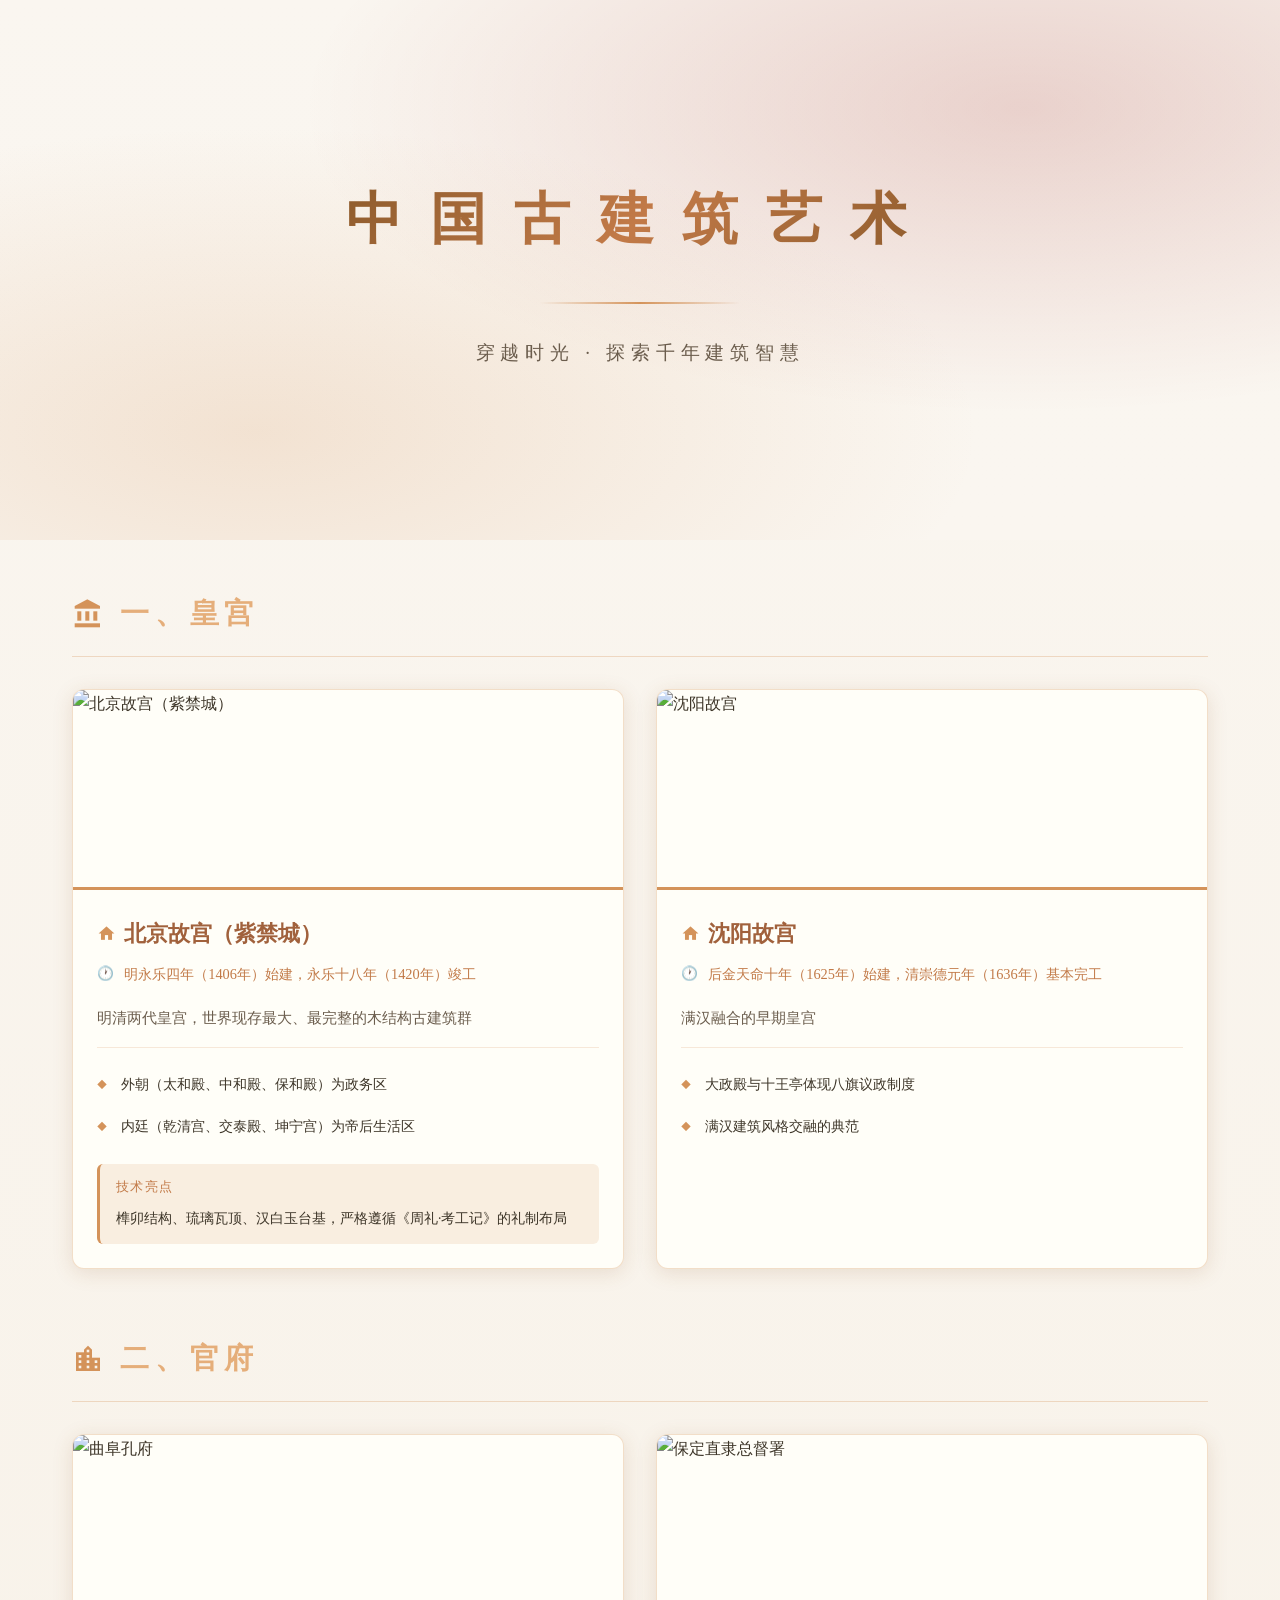
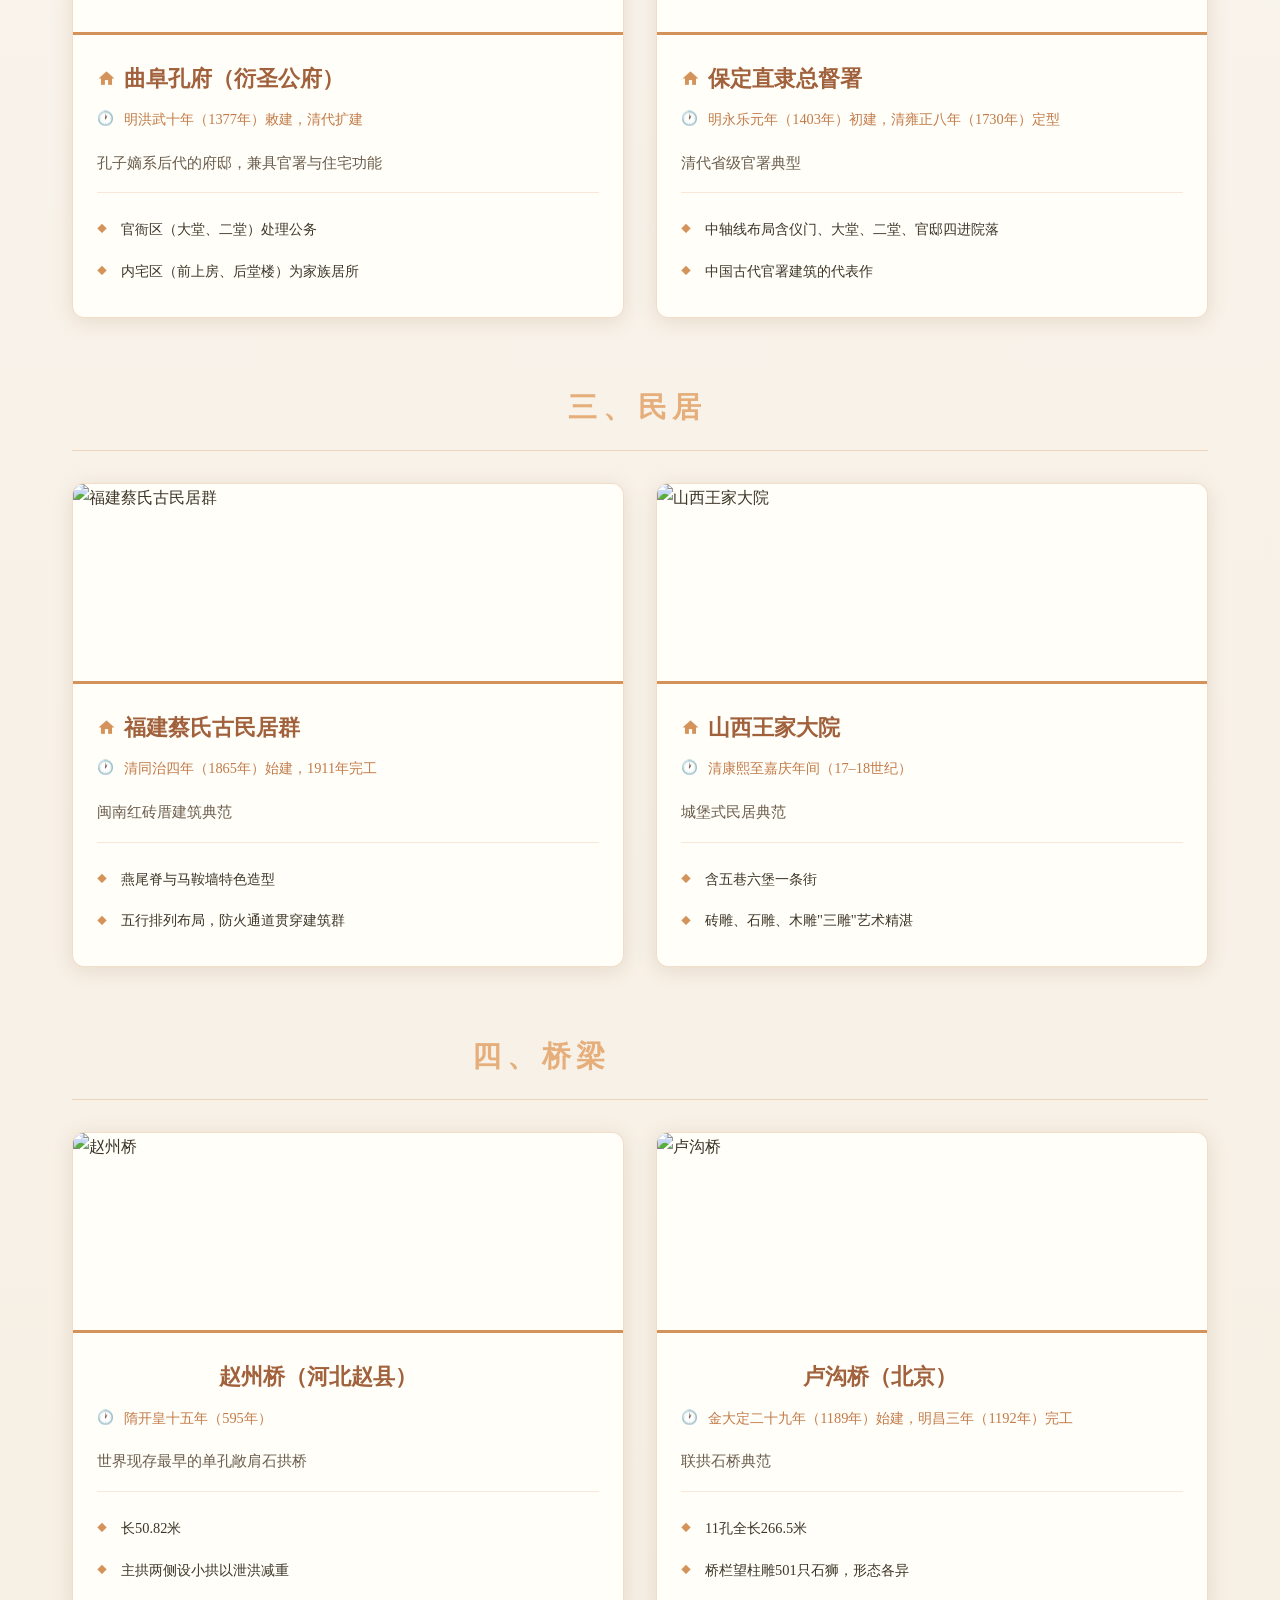
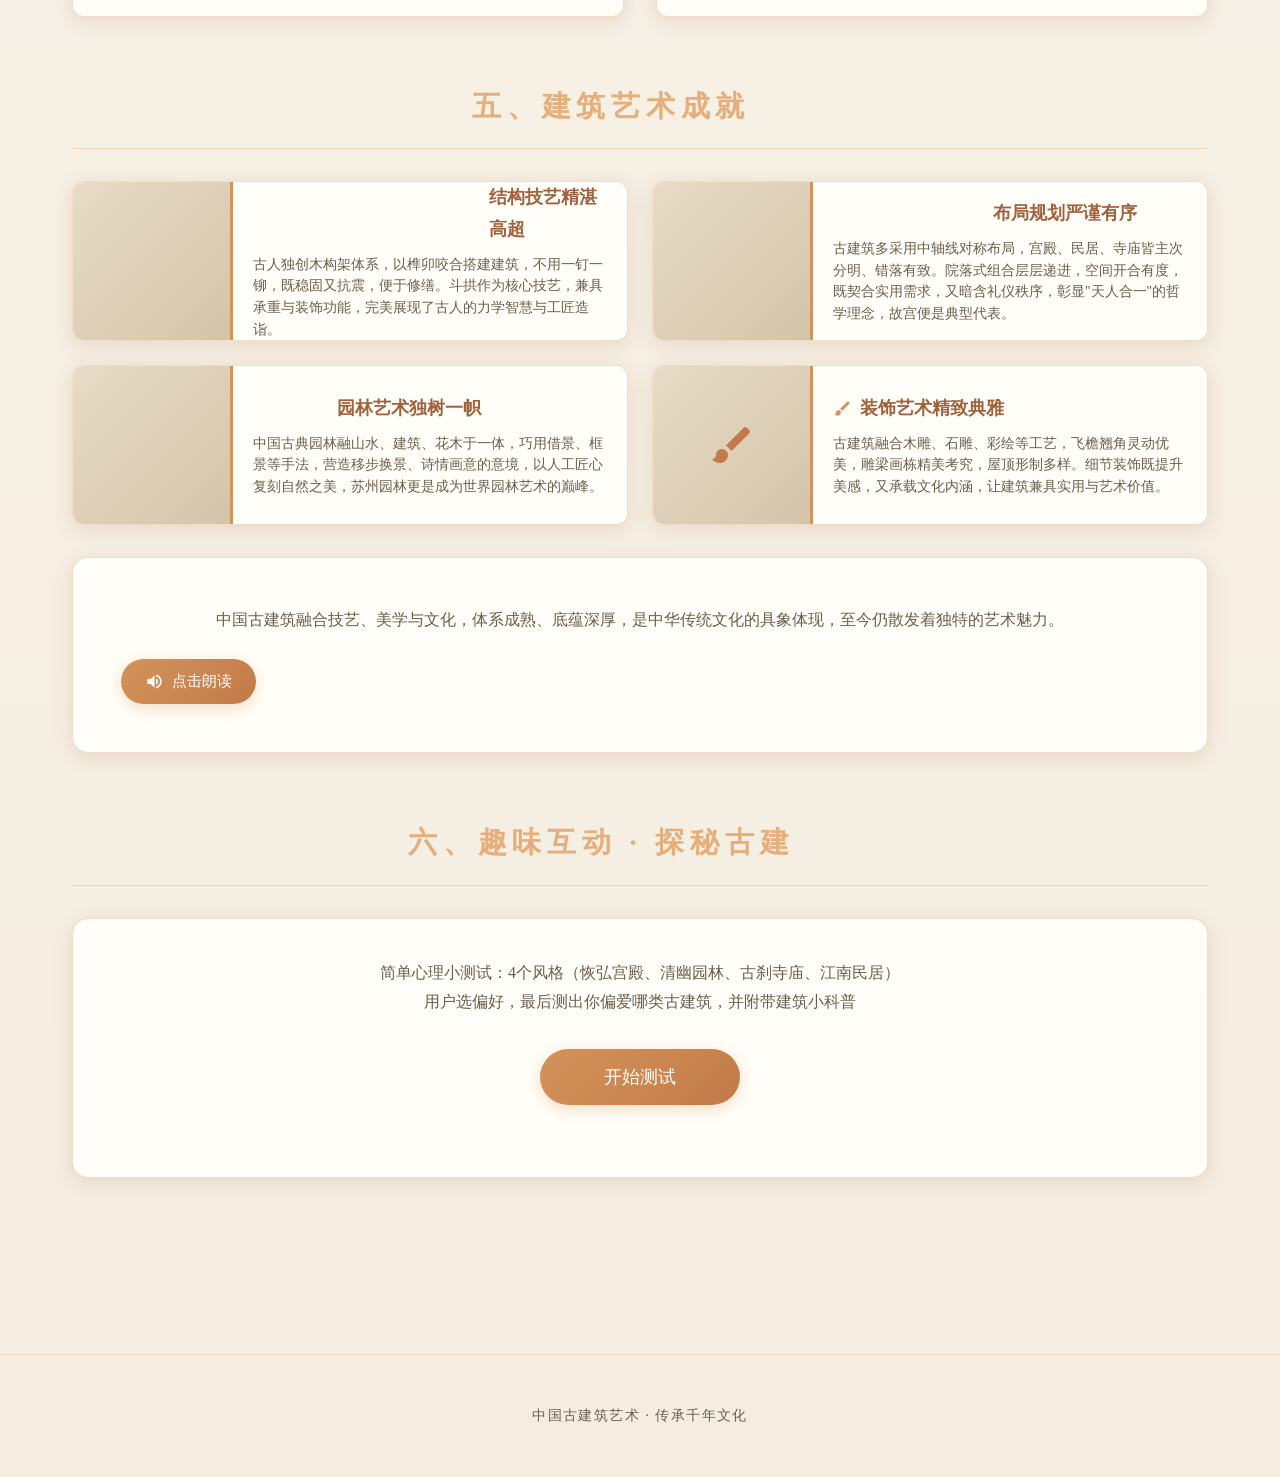
==== chengjiu.html @ e6d215aa "Add files via upload" ====
<!DOCTYPE html>
<html lang="zh-CN">
<head>
  <meta charset="UTF-8">
  <meta name="viewport" content="width=device-width, initial-scale=1.0">
  <title>中国古建筑艺术</title>
  <link href="https://fonts.googleapis.com/icon?family=Material+Icons" rel="stylesheet">
  <style>
    :root {
      --primary-50: #fdf8f3;
      --primary-100: #faefe3;
      --primary-200: #f5dfc7;
      --primary-300: #eec9a3;
      --primary-400: #e5ae7a;
      --primary-500: #d4935a;
      --primary-600: #c27a48;
      --primary-700: #a1613c;
      --primary-800: #854e35;
      --primary-900: #6b3f2e;
      --accent: #8b0000;
      --bg-light: #faf6f0;
      --bg-card: #fffef8;
      --text-primary: #3d3528;
      --text-secondary: #6b5d4d;
    }

    * {
      margin: 0;
      padding: 0;
      box-sizing: border-box;
    }

    body {
      font-family: "Noto Serif SC", "Songti SC", serif;
      background: linear-gradient(180deg, #faf6f0 0%, #f5ede0 100%);
      color: var(--text-primary);
      line-height: 1.8;
      min-height: 100vh;
    }

    /* Hero Section */
    .hero {
      position: relative;
      height: 60vh;
      min-height: 400px;
      display: flex;
      align-items: center;
      justify-content: center;
      overflow: hidden;
      background: linear-gradient(to bottom, rgba(250,246,240,0.8) 0%, #faf6f0 100%);
    }

    .hero::before {
      content: '';
      position: absolute;
      top: 0;
      left: 0;
      right: 0;
      bottom: 0;
      background:
        radial-gradient(ellipse at 20% 80%, rgba(212, 147, 90, 0.2) 0%, transparent 50%),
        radial-gradient(ellipse at 80% 20%, rgba(139, 0, 0, 0.15) 0%, transparent 50%);
    }

    .hero-content {
      text-align: center;
      z-index: 1;
      padding: 2rem;
    }

    .hero h1 {
      font-size: 3.5rem;
      font-weight: 700;
      letter-spacing: 0.5em;
      margin-bottom: 1rem;
      background: linear-gradient(135deg, #8b5a2b 0%, #c27a48 50%, #8b5a2b 100%);
      -webkit-background-clip: text;
      -webkit-text-fill-color: transparent;
      background-clip: text;
    }

    .hero p {
      font-size: 1.2rem;
      color: var(--text-secondary);
      letter-spacing: 0.3em;
    }

    .divider {
      width: 200px;
      height: 2px;
      background: linear-gradient(90deg, transparent, #d4935a, transparent);
      margin: 2rem auto;
    }

    /* Main Content */
    .container {
      max-width: 1200px;
      margin: 0 auto;
      padding: 3rem 2rem;
    }

    .section {
      margin-bottom: 4rem;
    }

    .section-header {
      display: flex;
      align-items: center;
      gap: 1rem;
      margin-bottom: 2rem;
      padding-bottom: 1rem;
      border-bottom: 1px solid rgba(212, 147, 90, 0.3);
    }

    .section-icon {
      font-size: 2rem;
      color: var(--primary-500);
    }

    .section-title {
      font-size: 1.8rem;
      font-weight: 600;
      color: var(--primary-400);
      letter-spacing: 0.2em;
    }

    /* Card Grid */
    .card-grid {
      display: grid;
      grid-template-columns: repeat(auto-fit, minmax(350px, 1fr));
      gap: 2rem;
    }

    /* 第五板块 - 固定两列 */
    .art成就-grid {
      display: grid;
      grid-template-columns: repeat(2, 1fr);
      gap: 1.5rem;
    }

    .art成就-grid .building-card {
      display: flex;
      flex-direction: row;
      height: 160px;
    }

    .art成就-grid .photo-area {
      width: 160px;
      height: 100%;
      flex-shrink: 0;
      border-bottom: none;
      border-right: 3px solid var(--primary-500);
    }

    .art成就-grid .card-content {
      flex: 1;
      padding: 1rem 1.25rem;
      display: flex;
      flex-direction: column;
      justify-content: center;
    }

    .art成就-grid .building-name {
      font-size: 1.1rem;
      margin-bottom: 0.5rem;
    }

    .art成就-grid .building-desc {
      font-size: 0.85rem;
      line-height: 1.6;
      margin-bottom: 0;
      padding-bottom: 0;
      border-bottom: none;
    }

    .building-card {
      background: var(--bg-card);
      border-radius: 12px;
      overflow: hidden;
      border: 1px solid rgba(212, 147, 90, 0.3);
      transition: all 0.4s ease;
      box-shadow: 0 4px 20px rgba(139, 90, 43, 0.15);
    }

    .building-card:hover {
      transform: translateY(-8px);
      border-color: rgba(212, 147, 90, 0.6);
      box-shadow: 0 12px 40px rgba(139, 90, 43, 0.25);
    }

    /* Photo Area */
    .photo-area {
      width: 100%;
      height: 200px;
      overflow: hidden;
      border-bottom: 3px solid var(--primary-500);
      position: relative;
    }

    .photo-area img {
      width: 100%;
      height: 100%;
      object-fit: cover;
      transition: transform 0.5s ease;
    }

    .building-card:hover .photo-area img {
      transform: scale(1.05);
    }

    /* Card Content */
    .card-content {
      padding: 1.5rem;
    }

    .building-name {
      font-size: 1.4rem;
      font-weight: 600;
      color: var(--primary-700);
      margin-bottom: 0.5rem;
      display: flex;
      align-items: center;
      gap: 0.5rem;
    }

    .building-name .material-icons {
      font-size: 1.2rem;
      color: var(--primary-500);
    }

    .building-time {
      font-size: 0.9rem;
      color: var(--primary-600);
      margin-bottom: 1rem;
      padding-left: 1.7rem;
      position: relative;
    }

    .building-time::before {
      content: '🕐';
      position: absolute;
      left: 0;
      font-size: 0.85rem;
    }

    .building-desc {
      font-size: 0.95rem;
      color: var(--text-secondary);
      margin-bottom: 1rem;
      padding-bottom: 1rem;
      border-bottom: 1px solid rgba(212, 147, 90, 0.2);
    }

    .feature-list {
      list-style: none;
    }

    .feature-list li {
      padding: 0.5rem 0;
      padding-left: 1.5rem;
      position: relative;
      font-size: 0.9rem;
      color: var(--text-primary);
    }

    .feature-list li::before {
      content: '◆';
      position: absolute;
      left: 0;
      color: var(--primary-500);
      font-size: 0.6rem;
      top: 0.7rem;
    }

    .tech-highlight {
      background: rgba(212, 147, 90, 0.15);
      padding: 0.75rem 1rem;
      border-radius: 6px;
      margin-top: 1rem;
      border-left: 3px solid var(--primary-500);
    }

    .tech-highlight-title {
      font-size: 0.8rem;
      color: var(--primary-600);
      text-transform: uppercase;
      letter-spacing: 0.1em;
      margin-bottom: 0.5rem;
    }

    .tech-highlight-content {
      font-size: 0.85rem;
      color: var(--text-primary);
    }

    /* Footer */
    .footer {
      text-align: center;
      padding: 3rem 2rem;
      border-top: 1px solid rgba(212, 147, 90, 0.2);
      margin-top: 4rem;
    }

    .footer-text {
      color: #6b5d4d;
      font-size: 0.9rem;
      letter-spacing: 0.1em;
    }

    /* Animations */
    @keyframes fadeInUp {
      from {
        opacity: 0;
        transform: translateY(30px);
      }
      to {
        opacity: 1;
        transform: translateY(0);
      }
    }

    .building-card {
      animation: fadeInUp 0.6s ease forwards;
      opacity: 0;
    }

    .building-card:nth-child(1) { animation-delay: 0.1s; }
    .building-card:nth-child(2) { animation-delay: 0.2s; }
    .building-card:nth-child(3) { animation-delay: 0.3s; }
    .building-card:nth-child(4) { animation-delay: 0.4s; }

    /* Responsive */
    @media (max-width: 768px) {
      .hero h1 {
        font-size: 2rem;
        letter-spacing: 0.3em;
      }

      .card-grid {
        grid-template-columns: 1fr;
      }

      .section-title {
        font-size: 1.4rem;
      }

      /* 第五板块响应式 - 移动端单列 */
      .art成就-grid {
        grid-template-columns: 1fr;
      }

      .art成就-grid .building-card {
        flex-direction: column;
        height: auto;
      }

      .art成就-grid .photo-area {
        width: 100%;
        height: 120px;
        border-right: none;
        border-bottom: 3px solid var(--primary-500);
      }
    }

    /* 第六板块 - 趣味互动测试 */
    .quiz-section {
      background: var(--bg-card);
      border-radius: 16px;
      padding: 2.5rem;
      box-shadow: 0 4px 20px rgba(139, 90, 43, 0.15);
      border: 1px solid rgba(212, 147, 90, 0.3);
    }

    .quiz-intro {
      text-align: center;
      margin-bottom: 2rem;
    }

    .quiz-intro p {
      color: var(--text-secondary);
      font-size: 1rem;
    }

    .quiz-progress {
      display: flex;
      align-items: center;
      gap: 1rem;
      margin-bottom: 2rem;
    }

    .progress-bar {
      flex: 1;
      height: 8px;
      background: rgba(212, 147, 90, 0.2);
      border-radius: 4px;
      overflow: hidden;
    }

    .progress-fill {
      height: 100%;
      background: linear-gradient(90deg, var(--primary-500), var(--primary-600));
      border-radius: 4px;
      transition: width 0.3s ease;
    }

    .progress-text {
      font-size: 0.9rem;
      color: var(--primary-600);
      white-space: nowrap;
    }

    .quiz-question {
      margin-bottom: 2rem;
    }

    .question-title {
      font-size: 1.3rem;
      font-weight: 600;
      color: var(--text-primary);
      margin-bottom: 1.5rem;
      text-align: center;
    }

    .quiz-options {
      display: grid;
      grid-template-columns: repeat(2, 1fr);
      gap: 1rem;
    }

    .quiz-option {
      background: #fffef8;
      border: 2px solid rgba(212, 147, 90, 0.3);
      border-radius: 12px;
      padding: 1.25rem;
      cursor: pointer;
      transition: all 0.3s ease;
      text-align: center;
    }

    .quiz-option:hover {
      border-color: var(--primary-500);
      background: rgba(212, 147, 90, 0.1);
      transform: translateY(-2px);
    }

    .quiz-option.selected {
      border-color: var(--primary-600);
      background: rgba(212, 147, 90, 0.15);
    }

    .quiz-option .option-label {
      display: inline-block;
      width: 32px;
      height: 32px;
      line-height: 32px;
      text-align: center;
      background: var(--primary-500);
      color: white;
      border-radius: 50%;
      font-weight: 600;
      margin-bottom: 0.5rem;
    }

    .quiz-option .option-text {
      font-size: 0.95rem;
      color: var(--text-primary);
      line-height: 1.5;
    }

    /* 结果页面 */
    .quiz-result {
      text-align: center;
      padding: 1rem 0;
    }

    .result-icon {
      font-size: 5rem;
      margin-bottom: 1rem;
    }

    .result-title {
      font-size: 1.8rem;
      font-weight: 700;
      color: var(--primary-700);
      margin-bottom: 0.5rem;
    }

    .result-trait {
      font-size: 1.1rem;
      color: var(--primary-600);
      margin-bottom: 1.5rem;
    }

    .result-desc {
      background: rgba(212, 147, 90, 0.1);
      border-radius: 12px;
      padding: 1.5rem;
      margin-bottom: 2rem;
      text-align: left;
    }

    .result-desc p {
      color: var(--text-primary);
      line-height: 1.8;
    }

    .quiz-nav {
      display: flex;
      justify-content: center;
      gap: 1rem;
    }

    .quiz-btn {
      background: linear-gradient(135deg, var(--primary-500) 0%, var(--primary-600) 100%);
      color: white;
      border: none;
      padding: 0.75rem 2rem;
      border-radius: 30px;
      font-size: 1rem;
      cursor: pointer;
      transition: all 0.3s ease;
      box-shadow: 0 4px 15px rgba(212, 147, 90, 0.3);
    }

    .quiz-btn:hover {
      transform: translateY(-2px);
      box-shadow: 0 6px 20px rgba(212, 147, 90, 0.4);
    }

    .quiz-btn.secondary {
      background: transparent;
      border: 2px solid var(--primary-500);
      color: var(--primary-600);
    }

    .quiz-btn.secondary:hover {
      background: rgba(212, 147, 90, 0.1);
    }

    .quiz-start-btn {
      display: block;
      width: 200px;
      margin: 2rem auto 0;
      background: linear-gradient(135deg, var(--primary-500) 0%, var(--primary-600) 100%);
      color: white;
      border: none;
      padding: 1rem 2rem;
      border-radius: 30px;
      font-size: 1.1rem;
      cursor: pointer;
      transition: all 0.3s ease;
      box-shadow: 0 4px 15px rgba(212, 147, 90, 0.3);
    }

    .quiz-start-btn:hover {
      transform: translateY(-2px);
      box-shadow: 0 6px 20px rgba(212, 147, 90, 0.4);
    }

    /* 响应式 */
    @media (max-width: 768px) {
      .quiz-options {
        grid-template-columns: 1fr;
      }
    }

    /* 第五板块 - 文章阅读 */
    .article-section {
      background: var(--bg-card);
      border-radius: 16px;
      padding: 3rem;
      box-shadow: 0 4px 20px rgba(139, 90, 43, 0.15);
      border: 1px solid rgba(212, 147, 90, 0.3);
    }

    .article-content {
      font-size: 1.05rem;
      line-height: 2;
      color: var(--text-primary);
      text-align: justify;
    }

    .article-content p {
      margin-bottom: 1.5rem;
      text-indent: 2em;
    }

    .article-content strong {
      color: var(--primary-700);
      font-weight: 600;
    }

    .article-section .section-header {
      margin-bottom: 2rem;
    }

    /* 语音播放按钮 */
    .audio-btn {
      display: inline-flex;
      align-items: center;
      gap: 0.5rem;
      background: linear-gradient(135deg, var(--primary-500) 0%, var(--primary-600) 100%);
      color: white;
      border: none;
      padding: 0.75rem 1.5rem;
      border-radius: 30px;
      font-size: 0.95rem;
      cursor: pointer;
      transition: all 0.3s ease;
      margin-top: 1.5rem;
      box-shadow: 0 4px 15px rgba(212, 147, 90, 0.3);
    }

    .audio-btn:hover {
      transform: translateY(-2px);
      box-shadow: 0 6px 20px rgba(212, 147, 90, 0.4);
    }

    .audio-btn:active {
      transform: translateY(0);
    }

    .audio-btn .material-icons {
      font-size: 1.2rem;
    }

    .audio-btn.playing {
      background: linear-gradient(135deg, var(--primary-600) 0%, var(--primary-700) 100%);
    }

    .audio-btn.playing .material-icons {
      animation: pulse 1s infinite;
    }

    @keyframes pulse {
      0%, 100% { opacity: 1; }
      50% { opacity: 0.5; }
    }

    /* 文章内的标题样式 */
    .article-topic {
      font-weight: 600;
      color: var(--primary-700);
      display: block;
      margin-bottom: 0.5rem;
      font-size: 1.1rem;
    }
  </style>
</head>
<body>
  <!-- Hero Section -->
  <header class="hero">
    <div class="hero-content">
      <h1>中国古建筑艺术</h1>
      <div class="divider"></div>
      <p>穿越时光 · 探索千年建筑智慧</p>
    </div>
  </header>

  <!-- Main Content -->
  <main class="container">

    <!-- 皇宫 -->
    <section class="section">
      <div class="section-header">
        <span class="material-icons section-icon">account_balance</span>
        <h2 class="section-title">一、皇宫</h2>
      </div>

      <div class="card-grid">
        <!-- 北京故宫 -->
        <article class="building-card">
          <div class="photo-area">
            <img src="北京故宫.jpg" alt="北京故宫（紫禁城）">
          </div>
          <div class="card-content">
            <h3 class="building-name">
              <span class="material-icons">home</span>
              北京故宫（紫禁城）
            </h3>
            <p class="building-time">明永乐四年（1406年）始建，永乐十八年（1420年）竣工</p>
            <p class="building-desc">明清两代皇宫，世界现存最大、最完整的木结构古建筑群</p>
            <ul class="feature-list">
              <li>外朝（太和殿、中和殿、保和殿）为政务区</li>
              <li>内廷（乾清宫、交泰殿、坤宁宫）为帝后生活区</li>
            </ul>
            <div class="tech-highlight">
              <div class="tech-highlight-title">技术亮点</div>
              <div class="tech-highlight-content">榫卯结构、琉璃瓦顶、汉白玉台基，严格遵循《周礼·考工记》的礼制布局</div>
            </div>
          </div>
        </article>

        <!-- 沈阳故宫 -->
        <article class="building-card">
          <div class="photo-area">
            <img src="沈阳故宫.jpg" alt="沈阳故宫">
          </div>
          <div class="card-content">
            <h3 class="building-name">
              <span class="material-icons">home</span>
              沈阳故宫
            </h3>
            <p class="building-time">后金天命十年（1625年）始建，清崇德元年（1636年）基本完工</p>
            <p class="building-desc">满汉融合的早期皇宫</p>
            <ul class="feature-list">
              <li>大政殿与十王亭体现八旗议政制度</li>
              <li>满汉建筑风格交融的典范</li>
            </ul>
          </div>
        </article>
      </div>
    </section>

    <!-- 官府 -->
    <section class="section">
      <div class="section-header">
        <span class="material-icons section-icon">location_city</span>
        <h2 class="section-title">二、官府</h2>
      </div>

      <div class="card-grid">
        <!-- 曲阜孔府 -->
        <article class="building-card">
          <div class="photo-area">
            <img src="曲阜孔府.jpg" alt="曲阜孔府">
          </div>
          <div class="card-content">
            <h3 class="building-name">
              <span class="material-icons">home</span>
              曲阜孔府（衍圣公府）
            </h3>
            <p class="building-time">明洪武十年（1377年）敕建，清代扩建</p>
            <p class="building-desc">孔子嫡系后代的府邸，兼具官署与住宅功能</p>
            <ul class="feature-list">
              <li>官衙区（大堂、二堂）处理公务</li>
              <li>内宅区（前上房、后堂楼）为家族居所</li>
            </ul>
          </div>
        </article>

        <!-- 保定直隶总督署 -->
        <article class="building-card">
          <div class="photo-area">
            <img src="保定直隶总督署.jpg" alt="保定直隶总督署">
          </div>
          <div class="card-content">
            <h3 class="building-name">
              <span class="material-icons">home</span>
              保定直隶总督署
            </h3>
            <p class="building-time">明永乐元年（1403年）初建，清雍正八年（1730年）定型</p>
            <p class="building-desc">清代省级官署典型</p>
            <ul class="feature-list">
              <li>中轴线布局含仪门、大堂、二堂、官邸四进院落</li>
              <li>中国古代官署建筑的代表作</li>
            </ul>
          </div>
        </article>
      </div>
    </section>

    <!-- 民居 -->
    <section class="section">
      <div class="section-header">
        <span class="material-icons section-icon">holiday_village</span>
        <h2 class="section-title">三、民居</h2>
      </div>

      <div class="card-grid">
        <!-- 福建蔡氏古民居群 -->
        <article class="building-card">
          <div class="photo-area">
            <img src="福建蔡氏古民居群.jpg" alt="福建蔡氏古民居群">
          </div>
          <div class="card-content">
            <h3 class="building-name">
              <span class="material-icons">home</span>
              福建蔡氏古民居群
            </h3>
            <p class="building-time">清同治四年（1865年）始建，1911年完工</p>
            <p class="building-desc">闽南红砖厝建筑典范</p>
            <ul class="feature-list">
              <li>燕尾脊与马鞍墙特色造型</li>
              <li>五行排列布局，防火通道贯穿建筑群</li>
            </ul>
          </div>
        </article>

        <!-- 山西王家大院 -->
        <article class="building-card">
          <div class="photo-area">
            <img src="山西王家大院.jpg" alt="山西王家大院">
          </div>
          <div class="card-content">
            <h3 class="building-name">
              <span class="material-icons">home</span>
              山西王家大院
            </h3>
            <p class="building-time">清康熙至嘉庆年间（17–18世纪）</p>
            <p class="building-desc">城堡式民居典范</p>
            <ul class="feature-list">
              <li>含五巷六堡一条街</li>
              <li>砖雕、石雕、木雕"三雕"艺术精湛</li>
            </ul>
          </div>
        </article>
      </div>
    </section>

    <!-- 桥梁 -->
    <section class="section">
      <div class="section-header">
        <span class="material-icons section-icon">architecture</span>
        <h2 class="section-title">四、桥梁</h2>
      </div>

      <div class="card-grid">
        <!-- 赵州桥 -->
        <article class="building-card">
          <div class="photo-area">
            <img src="赵州桥.jpg" alt="赵州桥">
          </div>
          <div class="card-content">
            <h3 class="building-name">
              <span class="material-icons">bridge</span>
              赵州桥（河北赵县）
            </h3>
            <p class="building-time">隋开皇十五年（595年）</p>
            <p class="building-desc">世界现存最早的单孔敞肩石拱桥</p>
            <ul class="feature-list">
              <li>长50.82米</li>
              <li>主拱两侧设小拱以泄洪减重</li>
            </ul>
          </div>
        </article>

        <!-- 卢沟桥 -->
        <article class="building-card">
          <div class="photo-area">
            <img src="卢沟桥.jpg" alt="卢沟桥">
          </div>
          <div class="card-content">
            <h3 class="building-name">
              <span class="material-icons">bridge</span>
              卢沟桥（北京）
            </h3>
            <p class="building-time">金大定二十九年（1189年）始建，明昌三年（1192年）完工</p>
            <p class="building-desc">联拱石桥典范</p>
            <ul class="feature-list">
              <li>11孔全长266.5米</li>
              <li>桥栏望柱雕501只石狮，形态各异</li>
            </ul>
          </div>
        </article>
      </div>
    </section>

    <!-- 五、建筑艺术成就 -->
    <section class="section">
      <div class="section-header">
        <span class="material-icons section-icon">auto_stories</span>
        <h2 class="section-title">五、建筑艺术成就</h2>
      </div>

      <div class="art成就-grid">
        <!-- 结构技艺 -->
        <article class="building-card">
          <div class="photo-area" style="background: linear-gradient(135deg, #e8dcc8 0%, #d4c4a8 100%); display: flex; align-items: center; justify-content: center;">
            <span class="material-icons" style="font-size: 3rem; color: var(--primary-600);">construction</span>
          </div>
          <div class="card-content">
            <h3 class="building-name">
              <span class="material-icons">construction</span>
              结构技艺精湛高超
            </h3>
            <p class="building-desc">古人独创木构架体系，以榫卯咬合搭建建筑，不用一钉一铆，既稳固又抗震，便于修缮。斗拱作为核心技艺，兼具承重与装饰功能，完美展现了古人的力学智慧与工匠造诣。</p>
          </div>
        </article>

        <!-- 布局规划 -->
        <article class="building-card">
          <div class="photo-area" style="background: linear-gradient(135deg, #e8dcc8 0%, #d4c4a8 100%); display: flex; align-items: center; justify-content: center;">
            <span class="material-icons" style="font-size: 3rem; color: var(--primary-600);">grid_4x4</span>
          </div>
          <div class="card-content">
            <h3 class="building-name">
              <span class="material-icons">grid_4x4</span>
              布局规划严谨有序
            </h3>
            <p class="building-desc">古建筑多采用中轴线对称布局，宫殿、民居、寺庙皆主次分明、错落有致。院落式组合层层递进，空间开合有度，既契合实用需求，又暗含礼仪秩序，彰显"天人合一"的哲学理念，故宫便是典型代表。</p>
          </div>
        </article>

        <!-- 园林艺术 -->
        <article class="building-card">
          <div class="photo-area" style="background: linear-gradient(135deg, #e8dcc8 0%, #d4c4a8 100%); display: flex; align-items: center; justify-content: center;">
            <span class="material-icons" style="font-size: 3rem; color: var(--primary-600);">park</span>
          </div>
          <div class="card-content">
            <h3 class="building-name">
              <span class="material-icons">park</span>
              园林艺术独树一帜
            </h3>
            <p class="building-desc">中国古典园林融山水、建筑、花木于一体，巧用借景、框景等手法，营造移步换景、诗情画意的意境，以人工匠心复刻自然之美，苏州园林更是成为世界园林艺术的巅峰。</p>
          </div>
        </article>

        <!-- 装饰艺术 -->
        <article class="building-card">
          <div class="photo-area" style="background: linear-gradient(135deg, #e8dcc8 0%, #d4c4a8 100%); display: flex; align-items: center; justify-content: center;">
            <span class="material-icons" style="font-size: 3rem; color: var(--primary-600);">brush</span>
          </div>
          <div class="card-content">
            <h3 class="building-name">
              <span class="material-icons">brush</span>
              装饰艺术精致典雅
            </h3>
            <p class="building-desc">古建筑融合木雕、石雕、彩绘等工艺，飞檐翘角灵动优美，雕梁画栋精美考究，屋顶形制多样。细节装饰既提升美感，又承载文化内涵，让建筑兼具实用与艺术价值。</p>
          </div>
        </article>
      </div>

      <div class="article-section" style="margin-top: 2rem;">
        <p style="text-align: center; color: var(--text-secondary);">中国古建筑融合技艺、美学与文化，体系成熟、底蕴深厚，是中华传统文化的具象体现，至今仍散发着独特的艺术魅力。</p>
        <button class="audio-btn" onclick="toggleAudio()">
          <span class="material-icons">volume_up</span>
          <span id="audio-btn-text">点击朗读</span>
        </button>
      </div>
    </section>

    <!-- 六、趣味互动 -->
    <section class="section">
      <div class="section-header">
        <span class="material-icons section-icon">psychology</span>
        <h2 class="section-title">六、趣味互动 · 探秘古建</h2>
      </div>

      <div class="quiz-section">
        <!-- 开始页面 -->
        <div class="quiz-intro" id="quiz-intro">
          <p>简单心理小测试：4个风格（恢弘宫殿、清幽园林、古刹寺庙、江南民居）</p>
          <p>用户选偏好，最后测出你偏爱哪类古建筑，并附带建筑小科普</p>
          <button class="quiz-start-btn" onclick="startQuiz()">开始测试</button>
        </div>

        <!-- 测试题目 -->
        <div id="quiz-container" style="display: none;">
          <div class="quiz-progress">
            <div class="progress-bar">
              <div class="progress-fill" id="progress-fill" style="width: 12.5%;"></div>
            </div>
            <span class="progress-text" id="progress-text">1/8</span>
          </div>

          <div class="quiz-question">
            <h3 class="question-title" id="question-title">题1：空间偏好</h3>
            <p style="text-align: center; margin-bottom: 1.5rem; color: var(--text-secondary);" id="question-desc">周末去郊游，你更倾向于选择哪里？</p>
            <div class="quiz-options" id="quiz-options">
              <!-- 选项由JS动态生成 -->
            </div>
          </div>
        </div>

        <!-- 测试结果 -->
        <div class="quiz-result" id="quiz-result" style="display: none;">
          <div class="result-icon" id="result-icon"></div>
          <h3 class="result-title" id="result-title"></h3>
          <p class="result-trait" id="result-trait"></p>
          <div class="result-desc" id="result-desc"></div>
          <div class="quiz-nav">
            <button class="quiz-btn secondary" onclick="restartQuiz()">重新测试</button>
          </div>
        </div>
      </div>
    </section>

  </main>

  <!-- Footer -->
  <footer class="footer">
    <p class="footer-text">中国古建筑艺术 · 传承千年文化</p>
  </footer>

  <script>
    let isPlaying = false;
    let utterance = null;

    function toggleAudio() {
      const btn = document.querySelector('.audio-btn');
      const btnText = document.getElementById('audio-btn-text');

      if (isPlaying) {
        // 停止播放
        window.speechSynthesis.cancel();
        isPlaying = false;
        btn.classList.remove('playing');
        btnText.textContent = '点击朗读';
        return;
      }

      // 获取文章内容
      const articleText = `中国古代建筑艺术的辉煌成就。结构技艺精湛高超。古人独创木构架体系，以榫卯咬合搭建建筑，不用一钉一铆，既稳固又抗震，便于修缮。斗拱作为核心技艺，兼具承重与装饰功能，完美展现了古人的力学智慧与工匠造诣。布局规划严谨有序。古建筑多采用中轴线对称布局，宫殿、民居、寺庙皆主次分明、错落有致。院落式组合层层递进，空间开合有度，既契合实用需求，又暗含礼仪秩序，彰显天人合一的哲学理念，故宫便是典型代表。园林艺术独树一帜。中国古典园林融山水、建筑、花木于一体，巧用借景、框景等手法，营造移步换景、诗情画意的意境，以人工匠心复刻自然之美，苏州园林更是成为世界园林艺术的巅峰。装饰艺术精致典雅。古建筑融合木雕、石雕、彩绘等工艺，飞檐翘角灵动优美，雕梁画栋精美考究，屋顶形制多样。细节装饰既提升美感，又承载文化内涵，让建筑兼具实用与艺术价值。中国古建筑融合技艺、美学与文化，体系成熟、底蕴深厚，是中华传统文化的具象体现，至今仍散发着独特的艺术魅力。`;

      // 创建语音合成对象
      utterance = new SpeechSynthesisUtterance(articleText);
      utterance.lang = 'zh-CN';
      utterance.rate = 0.9; // 语速稍慢
      utterance.pitch = 1;

      // 查找中文语音
      const voices = window.speechSynthesis.getVoices();
      const chineseVoice = voices.find(voice => voice.lang.includes('zh'));
      if (chineseVoice) {
        utterance.voice = chineseVoice;
      }

      // 播放结束回调
      utterance.onend = function() {
        isPlaying = false;
        btn.classList.remove('playing');
        btnText.textContent = '点击朗读';
      };

      // 开始播放
      window.speechSynthesis.speak(utterance);
      isPlaying = true;
      btn.classList.add('playing');
      btnText.textContent = '停止朗读';
    }
  </script>

  <script>
    // 测试题库
    const quizQuestions = [
      {
        title: "题1：空间偏好",
        desc: "周末去郊游，你更倾向于选择哪里？",
        options: [
          { label: "A", text: "去一座气势恢宏的帝王宫殿或城楼，感受宏大秩序。" },
          { label: "B", text: "去一片私家园林，在亭台水榭间品茶，看小桥流水。" },
          { label: "C", text: "去深山古寺，听晨钟暮鼓，寻找一份内心宁静。" },
          { label: "D", text: "去烟雨江南的古镇，走在青石板路上，体验慢生活。" }
        ]
      },
      {
        title: "题2：色彩审美",
        desc: "如果给你的居住环境定调，你更喜欢？",
        options: [
          { label: "A", text: "红墙黄瓦，金碧辉煌，色彩浓烈鲜明。" },
          { label: "B", text: "粉墙黛瓦，山水写意，讲究留白和意境。" },
          { label: "C", text: "红墙木柱，古朴厚重，带有浓郁的宗教神秘感。" },
          { label: "D", text: "黑白灰为主，清新雅致，线条简洁流畅。" }
        ]
      },
      {
        title: "题3：生活场景",
        desc: "你理想中的一天，午后时光是怎样的？",
        options: [
          { label: "A", text: "站在高台上远眺，想象千军万马过江山，心胸开阔。" },
          { label: "B", text: "倚在回廊栏杆边，看锦鲤游动，逗鸟，享受闲适。" },
          { label: "C", text: "寺庙里听僧人诵经，在佛像前虔诚祈祷，祈福。" },
          { label: "D", text: "坐在窗边，听着雨声，读一本线装书，温婉安静。" }
        ]
      },
      {
        title: "题4：建筑细节",
        desc: "你对建筑的哪个部分最印象深刻？",
        options: [
          { label: "A", text: "巨大的斗拱群和层层上扬的飞檐，极具装饰性。" },
          { label: "B", text: "曲折的回廊、花窗、假山和各种借景手法。" },
          { label: "C", text: "庄严肃穆的大佛殿和巨大的佛像雕刻。" },
          { label: "D", text: "白墙与黑瓦的天际线，以及马头墙（风火墙）的独特造型。" }
        ]
      },
      {
        title: "题5：社交氛围",
        desc: "朋友来你的城市玩，你会带他去哪？",
        options: [
          { label: "A", text: "打卡城市地标性的皇宫或都城遗址。" },
          { label: "B", text: "找一家园林式的茶馆或餐厅，边赏景边聊天。" },
          { label: "C", text: "带他去当地最有名的寺庙祈福，求个平安符。" },
          { label: "D", text: "带他逛老街、吃地道小吃，感受市井烟火气。" }
        ]
      },
      {
        title: "题6：性格匹配",
        desc: "哪种性格特质最像你？",
        options: [
          { label: "A", text: "霸气、有领导力、注重秩序与规范。" },
          { label: "B", text: "内敛、细腻、懂得享受生活之美。" },
          { label: "C", text: "沉稳、佛系、向往精神世界的纯净。" },
          { label: "D", text: "温柔、随和、喜欢简单自然的生活。" }
        ]
      },
      {
        title: "题7：材质偏好",
        desc: "在建筑材料上，你更欣赏？",
        options: [
          { label: "A", text: "高大的木材与厚重的石材，彰显力量感。" },
          { label: "B", text: "精致的砖石与精巧的木结构，追求巧思。" },
          { label: "C", text: "庄严的佛像与壁画，体现信仰的力量。" },
          { label: "D", text: "朴素的砖瓦与石材，回归自然质朴。" }
        ]
      },
      {
        title: "题8：旅行目的地",
        desc: "假设时间和金钱不限，哪座建筑是你最想去打卡的？",
        options: [
          { label: "A", text: "北京故宫（紫禁城）" },
          { label: "B", text: "苏州园林（拙政园/狮子林）" },
          { label: "C", text: "五台山佛光寺/悬空寺" },
          { label: "D", text: "安徽宏村/西递（徽派古村落）" }
        ]
      }
    ];

    // 测试结果
    const quizResults = {
      A: {
        icon: "🏰",
        title: "恢弘宫殿派",
        trait: "你的特质：大气、沉稳、有格局",
        desc: "你偏爱宫殿建筑，追求对称之美与宏大的视觉冲击力。这类建筑代表了古代的秩序与礼仪，如北京故宫。你喜欢掌控感，内心拥有强大的能量，欣赏那种「金瓦红墙，龙舞凤翔」的壮丽气魄。"
      },
      B: {
        icon: "🏡",
        title: "清幽园林派",
        trait: "你的特质：细腻、浪漫、有品味",
        desc: "你是典型的意境爱好者！你偏爱苏州园林那种「移步换景」的精巧，追求小中见大的空间感。你的内心世界丰富且柔软，懂得在生活中发现细节之美，就像园林里的曲径通幽，你总是能给身边的人带来惊喜。"
      },
      C: {
        icon: "🏛️",
        title: "古刹禅意派",
        trait: "你的特质：虔诚、深邃、有内涵",
        desc: "你向往宁静与精神的纯净。偏爱寺庙建筑的庄严肃穆与古朴厚重。你拥有一颗平常心，不浮躁，善于从自然与人文中汲取力量。你可能比同龄人更成熟稳重，喜欢思考人生的本质与意义。"
      },
      D: {
        icon: "🛖",
        title: "江南民居派",
        trait: "你的特质：温柔、简约、接地气",
        desc: "你喜欢那种温润、舒适的生活气息。偏爱江南民居的白墙黛瓦与朴素自然。你性格随和，不喜欢张扬，更看重生活的烟火气与舒适度。你像江南的春雨一样，细腻滋润，极具亲和力。"
      }
    };

    let currentQuestion = 0;
    let answers = [];

    function startQuiz() {
      document.getElementById('quiz-intro').style.display = 'none';
      document.getElementById('quiz-container').style.display = 'block';
      currentQuestion = 0;
      answers = [];
      showQuestion();
    }

    function showQuestion() {
      const q = quizQuestions[currentQuestion];
      document.getElementById('question-title').textContent = q.title;
      document.getElementById('question-desc').textContent = q.desc;
      document.getElementById('progress-fill').style.width = ((currentQuestion + 1) / 8 * 100) + '%';
      document.getElementById('progress-text').textContent = (currentQuestion + 1) + '/8';

      const optionsContainer = document.getElementById('quiz-options');
      optionsContainer.innerHTML = q.options.map(opt => `
        <div class="quiz-option" onclick="selectOption('${opt.label}')">
          <div class="option-label">${opt.label}</div>
          <div class="option-text">${opt.text}</div>
        </div>
      `).join('');
    }

    function selectOption(label) {
      answers.push(label);
      if (currentQuestion < 7) {
        currentQuestion++;
        showQuestion();
      } else {
        showResult();
      }
    }

    function showResult() {
      document.getElementById('quiz-container').style.display = 'none';
      document.getElementById('quiz-result').style.display = 'block';

      // 统计结果
      const counts = { A: 0, B: 0, C: 0, D: 0 };
      answers.forEach(a => counts[a]++);

      // 找出最多选项
      let maxCount = 0;
      let result = 'A';
      for (let key in counts) {
        if (counts[key] > maxCount) {
          maxCount = counts[key];
          result = key;
        }
      }

      const r = quizResults[result];
      document.getElementById('result-icon').textContent = r.icon;
      document.getElementById('result-title').textContent = r.title;
      document.getElementById('result-trait').textContent = r.trait;
      document.getElementById('result-desc').innerHTML = '<p>' + r.desc + '</p>';
    }

    function restartQuiz() {
      document.getElementById('quiz-result').style.display = 'none';
      document.getElementById('quiz-intro').style.display = 'block';
      currentQuestion = 0;
      answers = [];
    }
  </script>

</body>
</html>
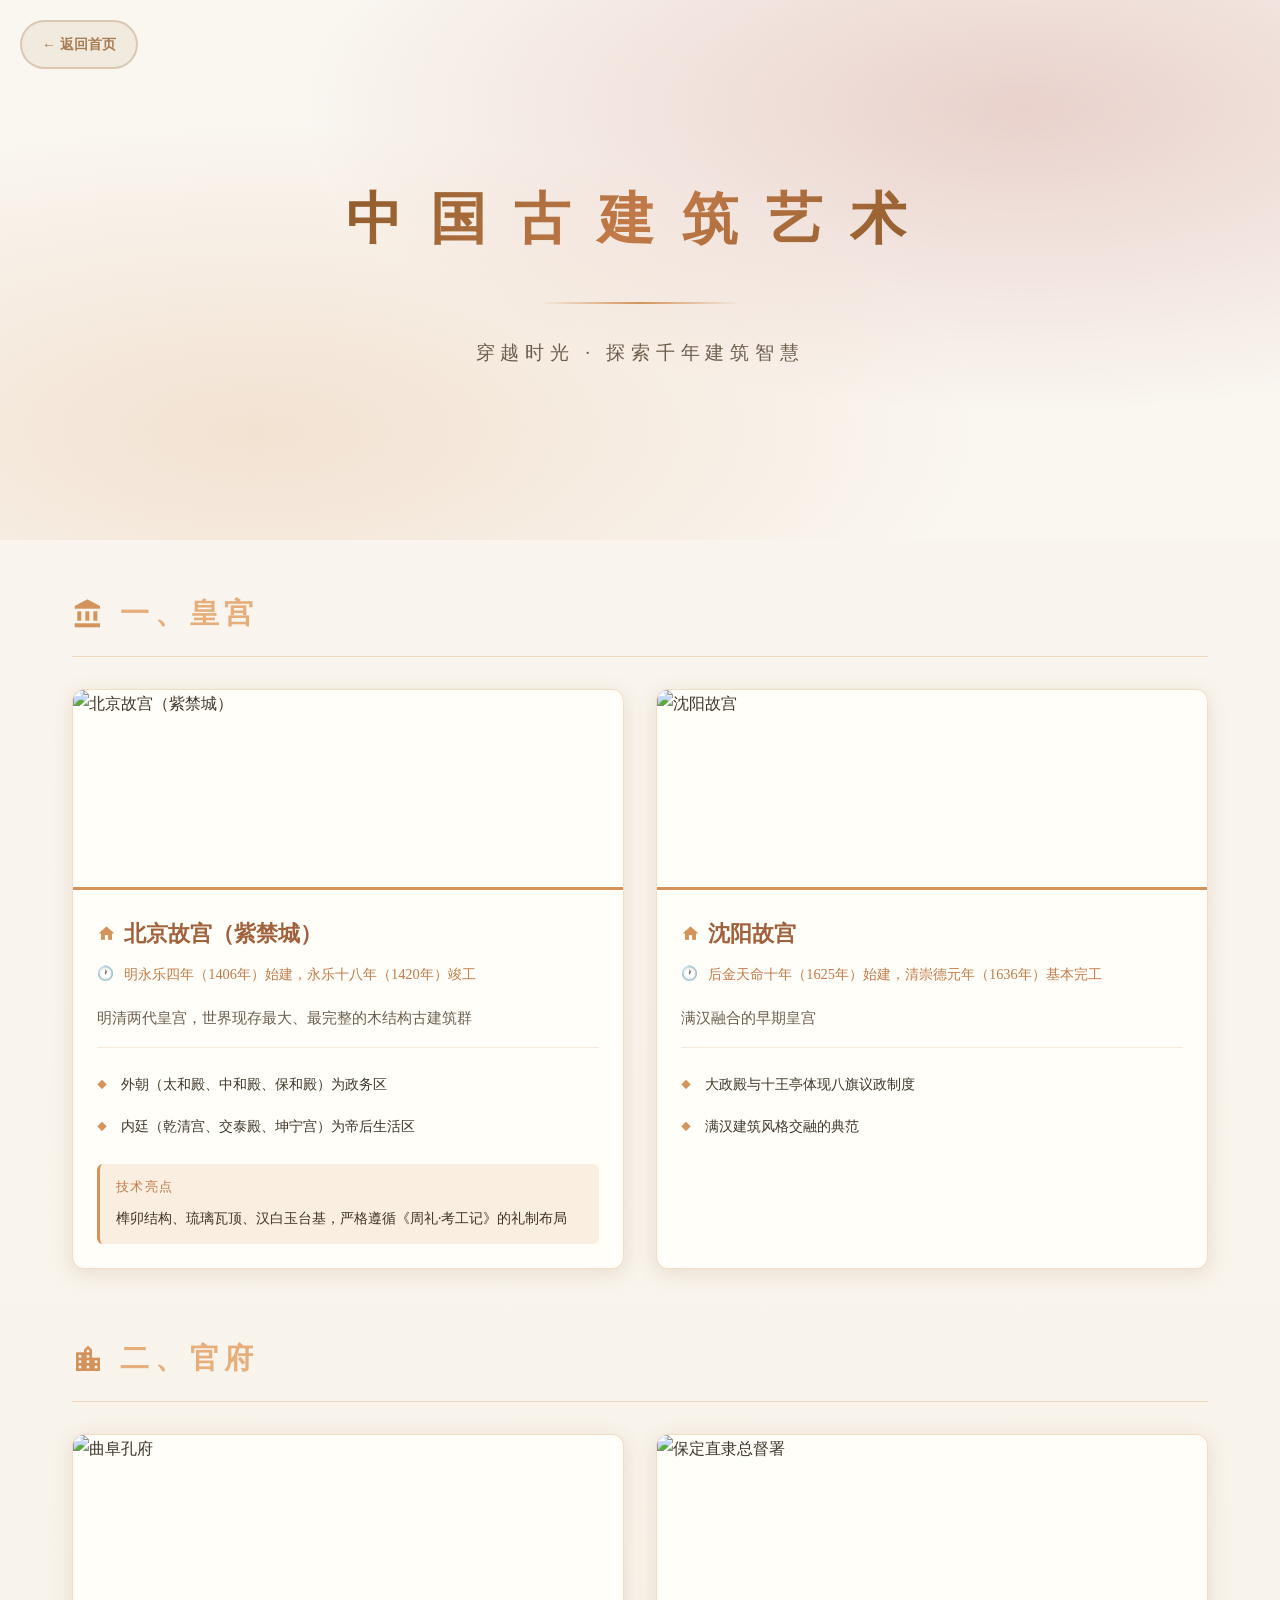
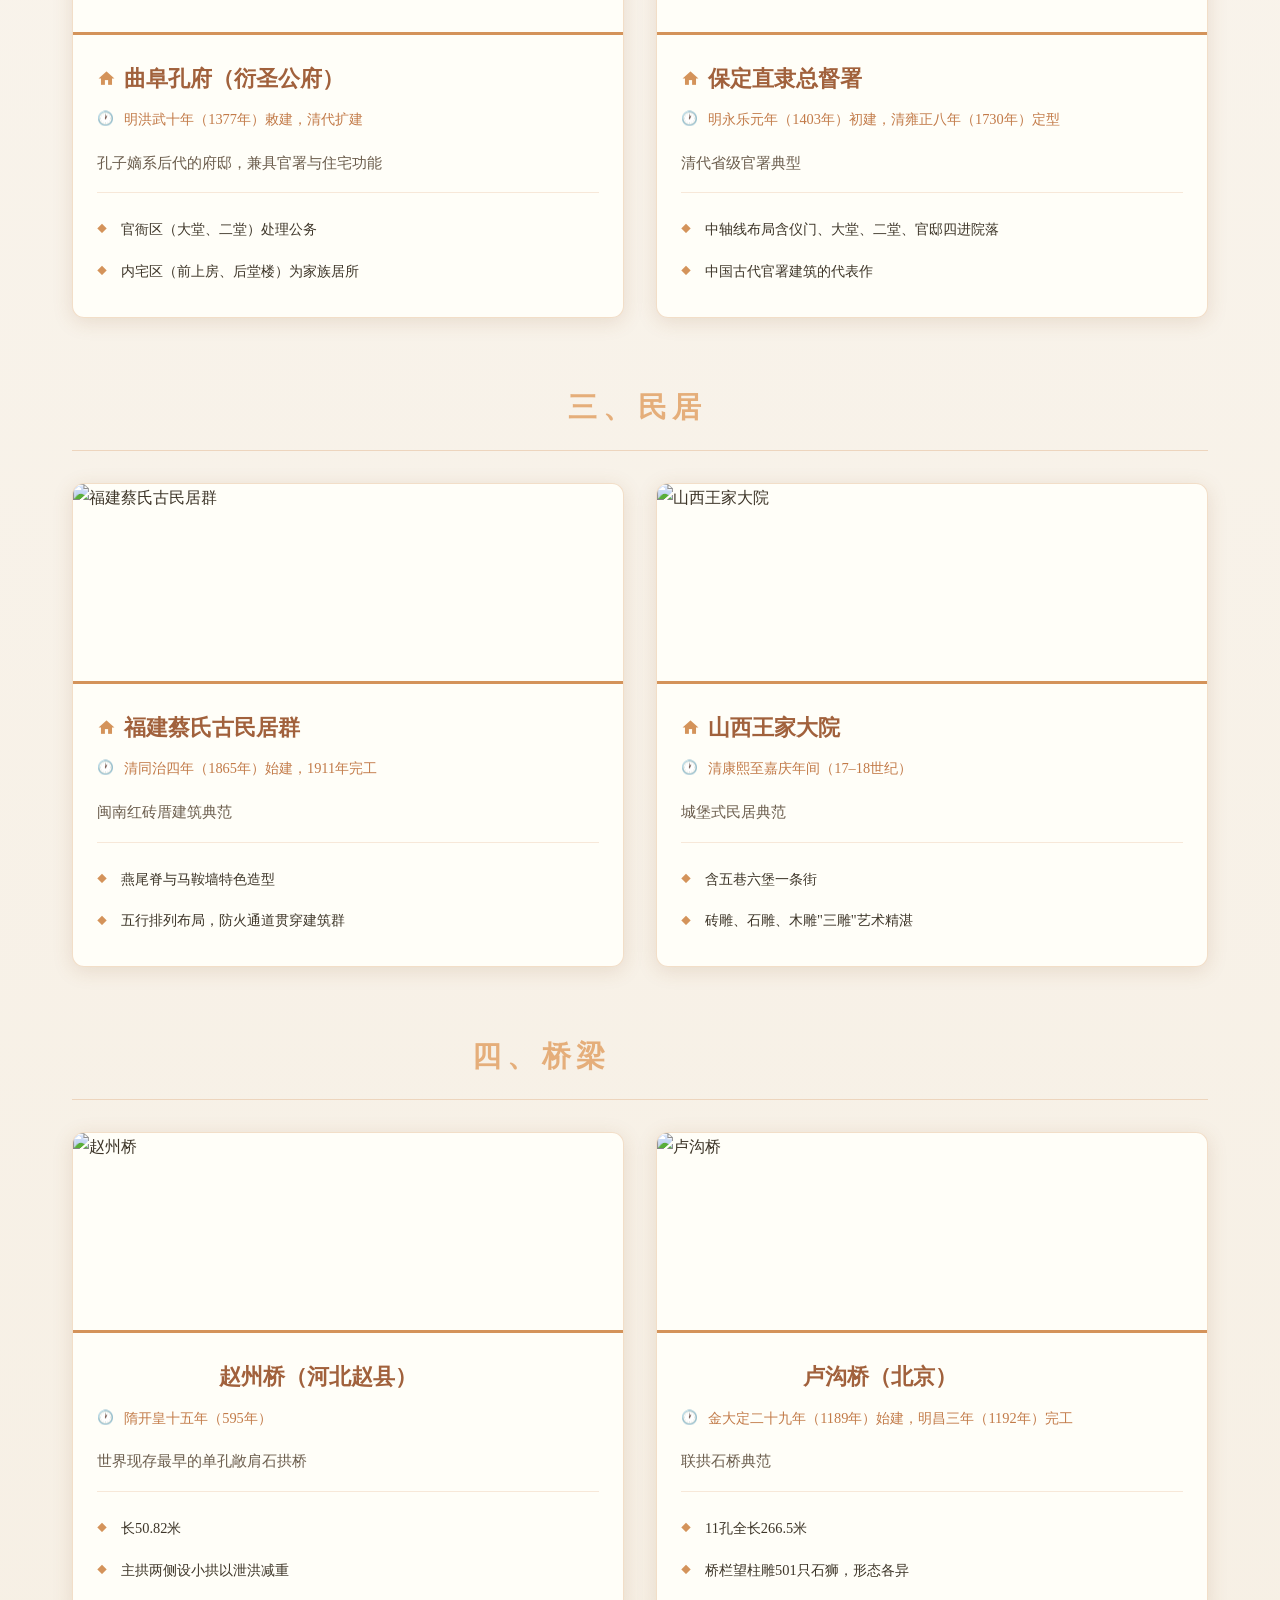
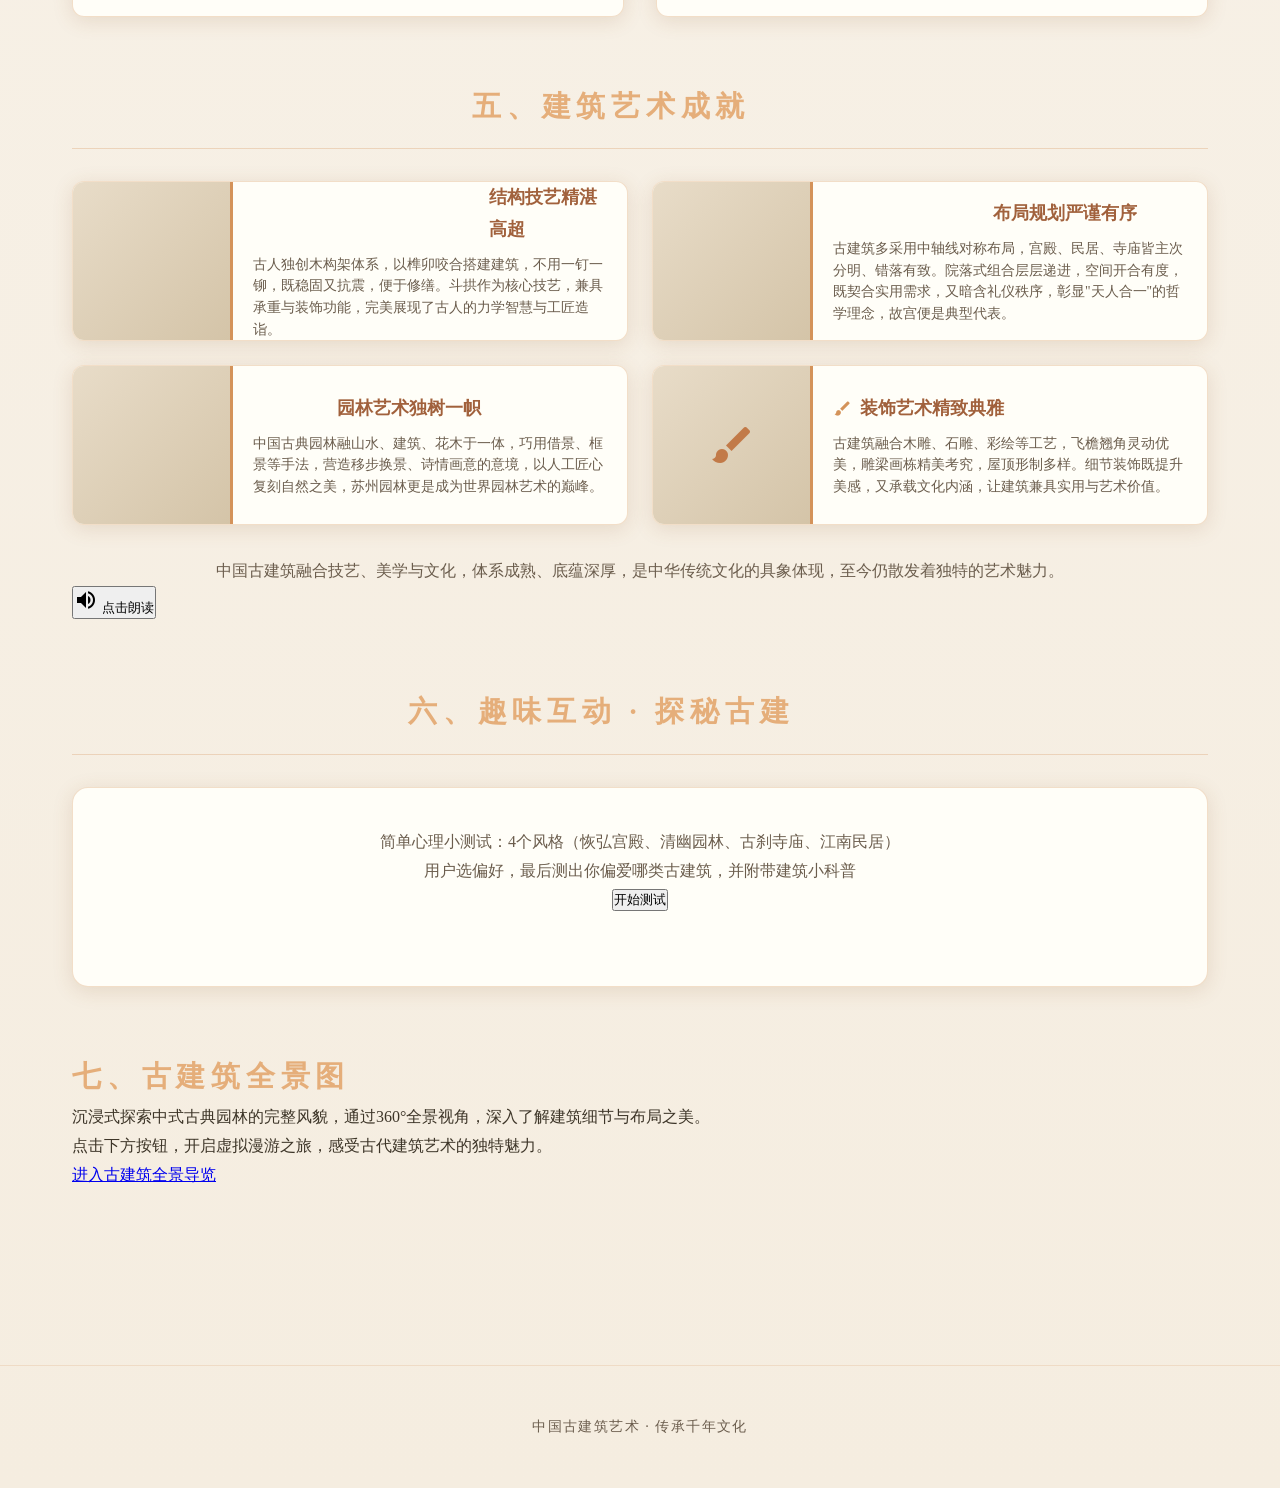
==== commit a4b5dfc2: "Add files via upload" ====
--- a/chengjiu.html
+++ b/chengjiu.html
@@ -527,127 +527,34 @@
       box-shadow: 0 6px 20px rgba(212, 147, 90, 0.4);
     }
 
-    .quiz-btn.secondary {
-      background: transparent;
-      border: 2px solid var(--primary-500);
-      color: var(--primary-600);
-    }
-
-    .quiz-btn.secondary:hover {
-      background: rgba(212, 147, 90, 0.1);
-    }
-
-    .quiz-start-btn {
-      display: block;
-      width: 200px;
-      margin: 2rem auto 0;
-      background: linear-gradient(135deg, var(--primary-500) 0%, var(--primary-600) 100%);
-      color: white;
-      border: none;
-      padding: 1rem 2rem;
-      border-radius: 30px;
-      font-size: 1.1rem;
+    /* 返回首页按钮 */
+    .home-btn {
+      position: fixed;
+      top: 20px;
+      left: 20px;
+      background: rgba(166, 124, 82, 0.1);
+      color: #a67c52;
+      border: 2px solid rgba(166, 124, 82, 0.3);
+      padding: 10px 20px;
+      border-radius: 25px;
+      font-size: 14px;
+      font-weight: 600;
+      text-decoration: none;
       cursor: pointer;
       transition: all 0.3s ease;
-      box-shadow: 0 4px 15px rgba(212, 147, 90, 0.3);
-    }
-
-    .quiz-start-btn:hover {
+      z-index: 1000;
+    }
+    .home-btn:hover {
+      background: rgba(166, 124, 82, 0.2);
       transform: translateY(-2px);
-      box-shadow: 0 6px 20px rgba(212, 147, 90, 0.4);
-    }
-
-    /* 响应式 */
-    @media (max-width: 768px) {
-      .quiz-options {
-        grid-template-columns: 1fr;
-      }
-    }
-
-    /* 第五板块 - 文章阅读 */
-    .article-section {
-      background: var(--bg-card);
-      border-radius: 16px;
-      padding: 3rem;
-      box-shadow: 0 4px 20px rgba(139, 90, 43, 0.15);
-      border: 1px solid rgba(212, 147, 90, 0.3);
-    }
-
-    .article-content {
-      font-size: 1.05rem;
-      line-height: 2;
-      color: var(--text-primary);
-      text-align: justify;
-    }
-
-    .article-content p {
-      margin-bottom: 1.5rem;
-      text-indent: 2em;
-    }
-
-    .article-content strong {
-      color: var(--primary-700);
-      font-weight: 600;
-    }
-
-    .article-section .section-header {
-      margin-bottom: 2rem;
-    }
-
-    /* 语音播放按钮 */
-    .audio-btn {
-      display: inline-flex;
-      align-items: center;
-      gap: 0.5rem;
-      background: linear-gradient(135deg, var(--primary-500) 0%, var(--primary-600) 100%);
-      color: white;
-      border: none;
-      padding: 0.75rem 1.5rem;
-      border-radius: 30px;
-      font-size: 0.95rem;
-      cursor: pointer;
-      transition: all 0.3s ease;
-      margin-top: 1.5rem;
-      box-shadow: 0 4px 15px rgba(212, 147, 90, 0.3);
-    }
-
-    .audio-btn:hover {
-      transform: translateY(-2px);
-      box-shadow: 0 6px 20px rgba(212, 147, 90, 0.4);
-    }
-
-    .audio-btn:active {
-      transform: translateY(0);
-    }
-
-    .audio-btn .material-icons {
-      font-size: 1.2rem;
-    }
-
-    .audio-btn.playing {
-      background: linear-gradient(135deg, var(--primary-600) 0%, var(--primary-700) 100%);
-    }
-
-    .audio-btn.playing .material-icons {
-      animation: pulse 1s infinite;
-    }
-
-    @keyframes pulse {
-      0%, 100% { opacity: 1; }
-      50% { opacity: 0.5; }
-    }
-
-    /* 文章内的标题样式 */
-    .article-topic {
-      font-weight: 600;
-      color: var(--primary-700);
-      display: block;
-      margin-bottom: 0.5rem;
-      font-size: 1.1rem;
+      box-shadow: 0 4px 12px rgba(166, 124, 82, 0.2);
     }
   </style>
 </head>
 <body>
+  <!-- 返回首页按钮 -->
+  <a href="index1.html" class="home-btn">← 返回首页</a>
+
   <!-- Hero Section -->
   <header class="hero">
     <div class="hero-content">
@@ -973,6 +880,18 @@
             <button class="quiz-btn secondary" onclick="restartQuiz()">重新测试</button>
           </div>
         </div>
+      </div>
+    </section>
+
+    <!-- 第七板块：古建筑全景图 -->
+    <section class="section panorama-section">
+      <div class="panorama-content">
+        <h2 class="section-title">七、古建筑全景图</h2>
+        <p class="panorama-desc">
+          沉浸式探索中式古典园林的完整风貌，通过360°全景视角，深入了解建筑细节与布局之美。<br>
+          点击下方按钮，开启虚拟漫游之旅，感受古代建筑艺术的独特魅力。
+        </p>
+        <a href="古建全景导览页.html" class="panorama-btn">进入古建筑全景导览</a>
       </div>
     </section>
 
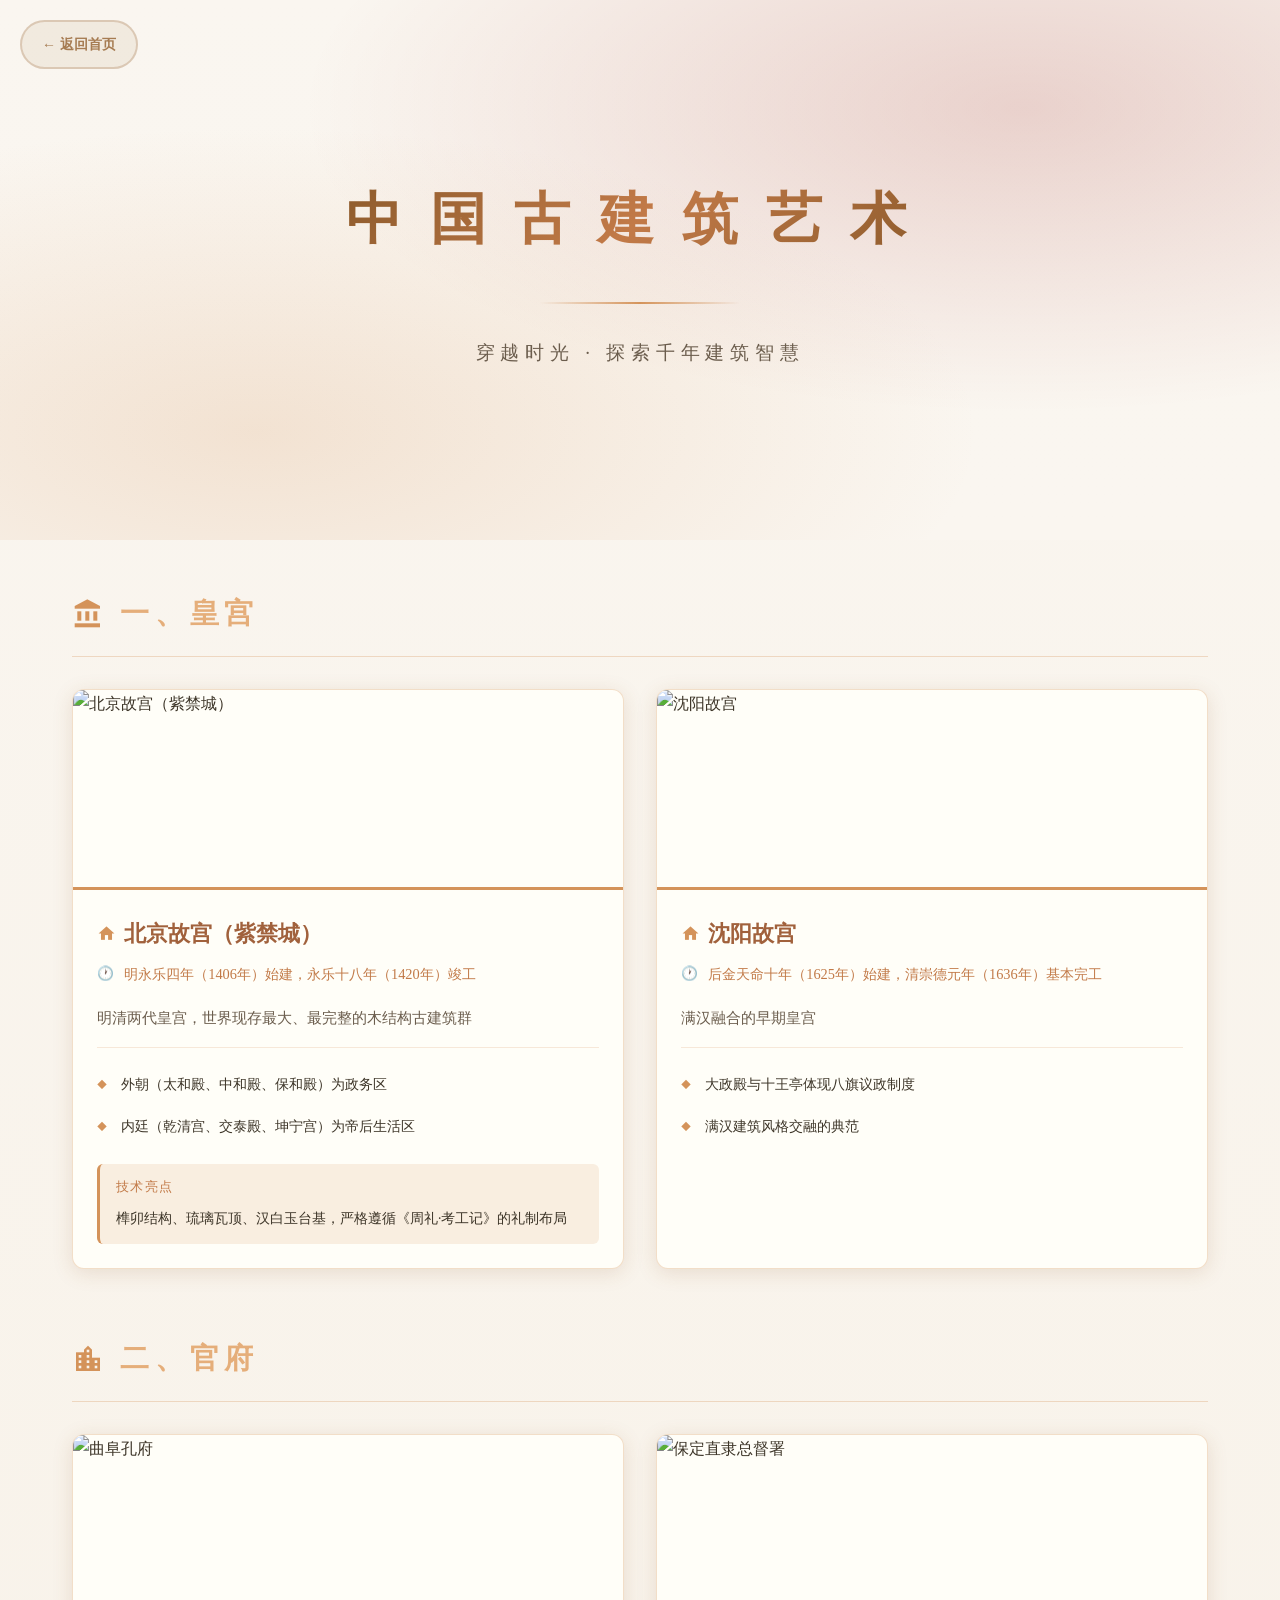
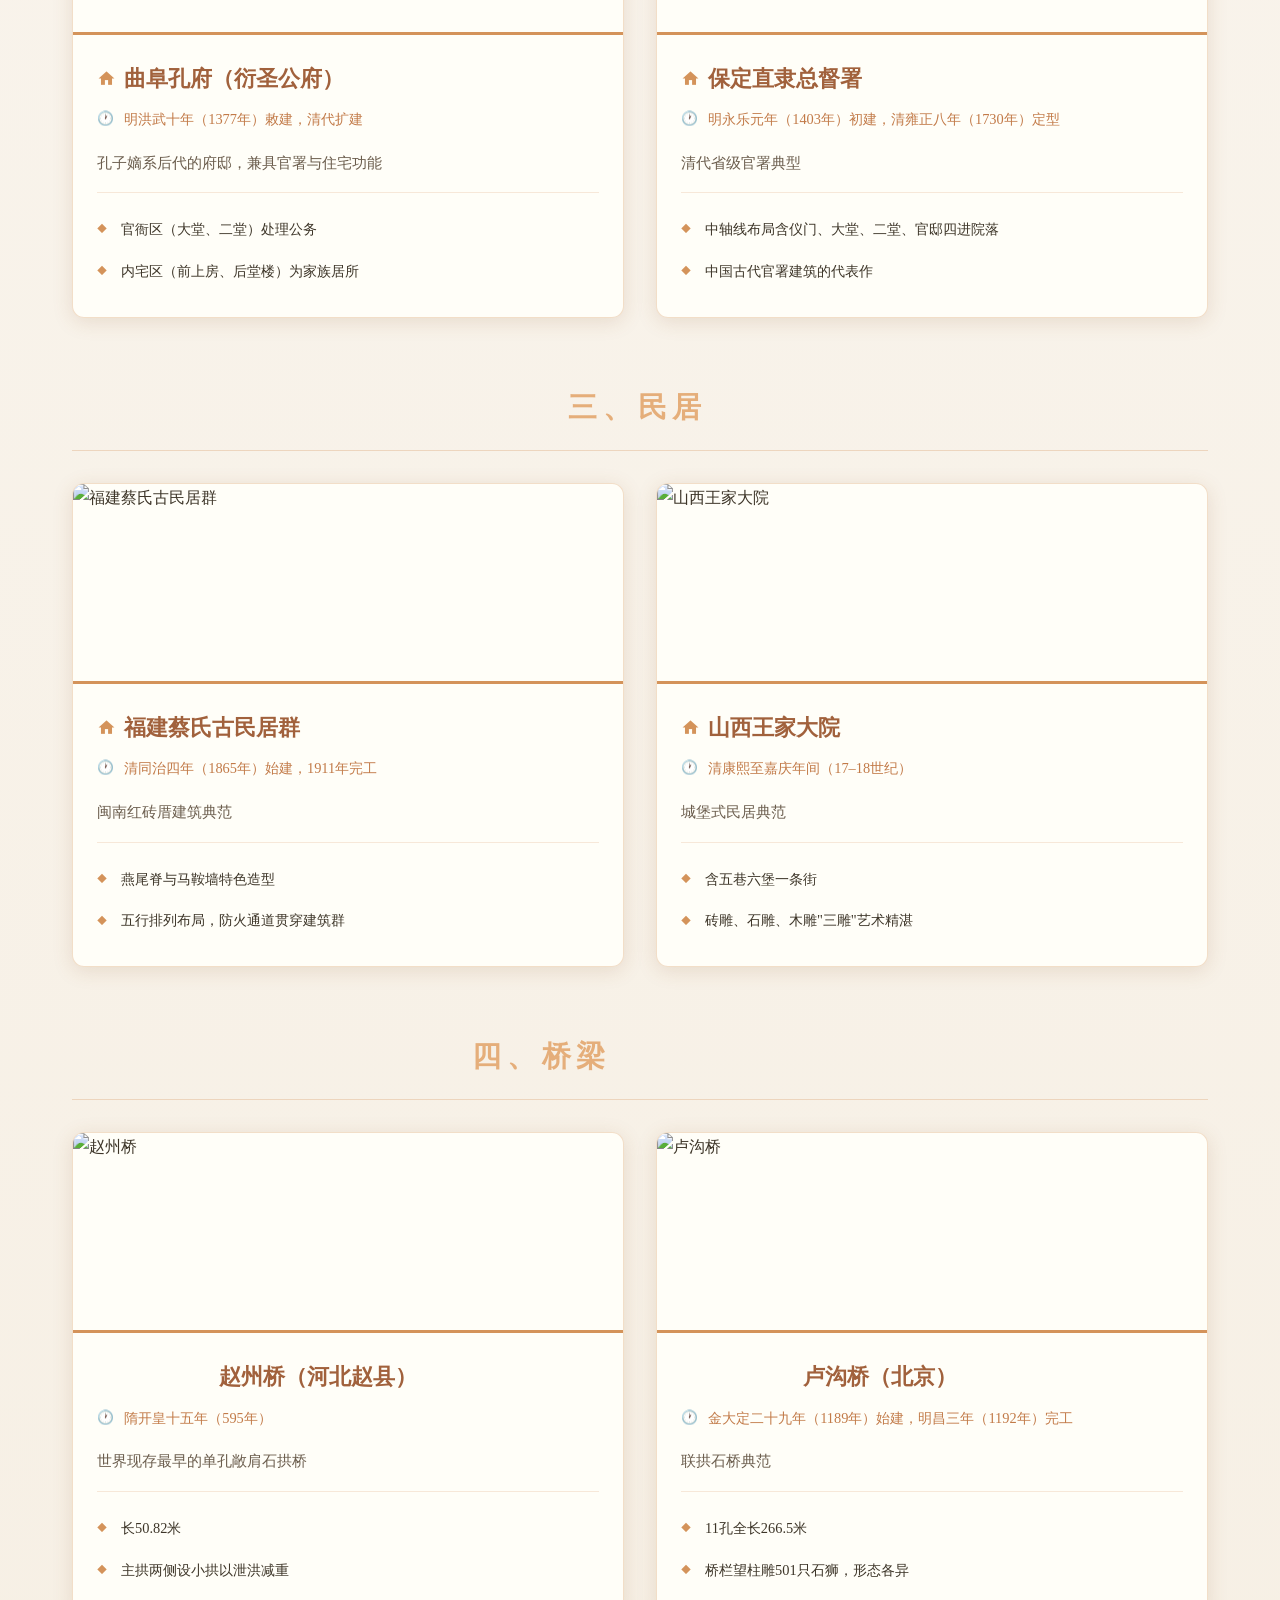
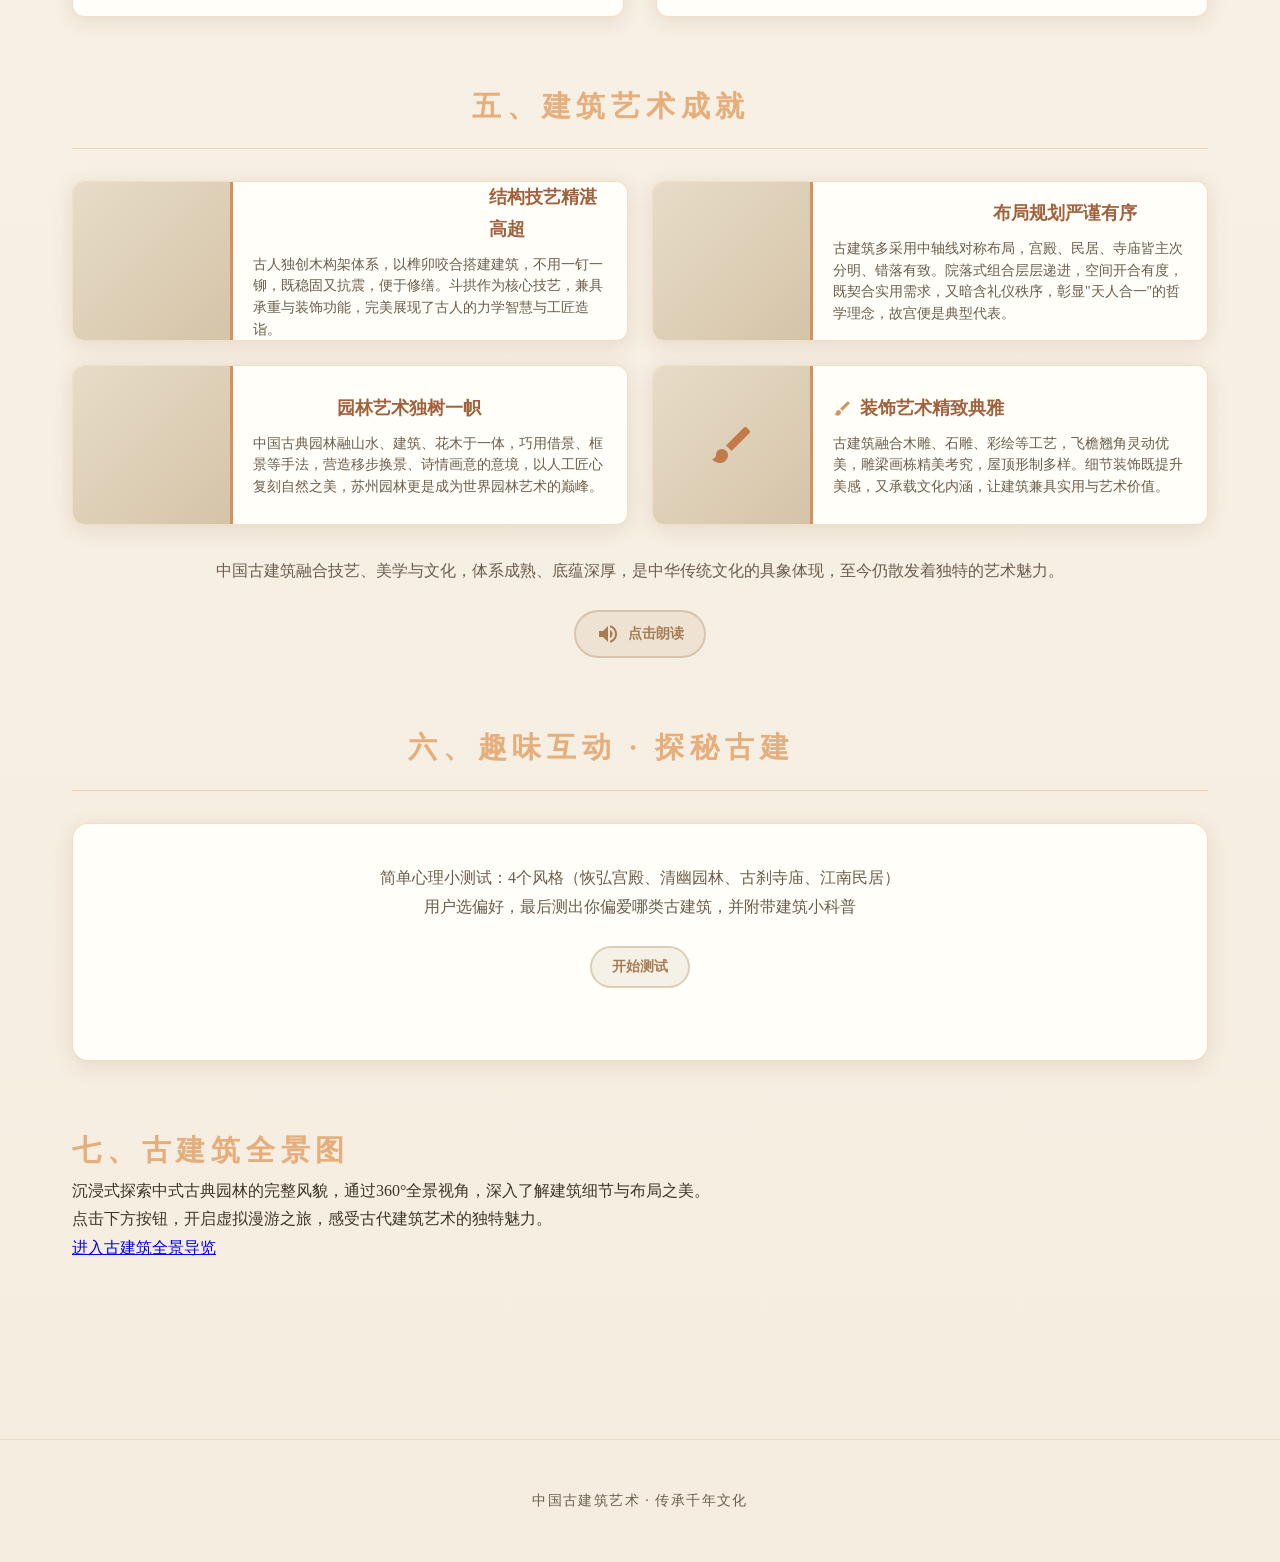
==== commit 43ed42a8: "Add files via upload" ====
--- a/chengjiu.html
+++ b/chengjiu.html
@@ -549,360 +549,410 @@
       transform: translateY(-2px);
       box-shadow: 0 4px 12px rgba(166, 124, 82, 0.2);
     }
+
+    /* 点击朗读按钮 */
+    .audio-btn {
+      display: flex;
+      align-items: center;
+      justify-content: center;
+      gap: 0.5rem;
+      margin: 1.5rem auto 0;
+      background: rgba(166, 124, 82, 0.1);
+      color: #a67c52;
+      border: 2px solid rgba(166, 124, 82, 0.3);
+      padding: 10px 20px;
+      border-radius: 25px;
+      font-size: 14px;
+      font-weight: 600;
+      cursor: pointer;
+      transition: all 0.3s ease;
+    }
+
+    .audio-btn:hover {
+      background: rgba(166, 124, 82, 0.2);
+      transform: translateY(-2px);
+      box-shadow: 0 4px 12px rgba(166, 124, 82, 0.2);
+    }
+
+    .audio-btn.playing {
+      background: rgba(166, 124, 82, 0.25);
+      border-color: rgba(166, 124, 82, 0.5);
+    }
+
+    /* 开始测试按钮 */
+    .quiz-start-btn {
+      display: inline-block;
+      margin-top: 1.5rem;
+      background: rgba(166, 124, 82, 0.1);
+      color: #a67c52;
+      border: 2px solid rgba(166, 124, 82, 0.3);
+      padding: 10px 20px;
+      border-radius: 25px;
+      font-size: 14px;
+      font-weight: 600;
+      cursor: pointer;
+      transition: all 0.3s ease;
+    }
+
+    .quiz-start-btn:hover {
+      background: rgba(166, 124, 82, 0.2);
+      transform: translateY(-2px);
+      box-shadow: 0 4px 12px rgba(166, 124, 82, 0.2);
+    }
   </style>
 </head>
 <body>
-  <!-- 返回首页按钮 -->
-  <a href="index1.html" class="home-btn">← 返回首页</a>
-
-  <!-- Hero Section -->
-  <header class="hero">
-    <div class="hero-content">
-      <h1>中国古建筑艺术</h1>
-      <div class="divider"></div>
-      <p>穿越时光 · 探索千年建筑智慧</p>
-    </div>
-  </header>
-
-  <!-- Main Content -->
-  <main class="container">
-
-    <!-- 皇宫 -->
-    <section class="section">
-      <div class="section-header">
-        <span class="material-icons section-icon">account_balance</span>
-        <h2 class="section-title">一、皇宫</h2>
+<!-- 返回首页按钮 -->
+<a href="index.html" class="home-btn">← 返回首页</a>
+
+<!-- Hero Section -->
+<header class="hero">
+  <div class="hero-content">
+    <h1>中国古建筑艺术</h1>
+    <div class="divider"></div>
+    <p>穿越时光 · 探索千年建筑智慧</p>
+  </div>
+</header>
+
+<!-- Main Content -->
+<main class="container">
+
+  <!-- 皇宫 -->
+  <section class="section">
+    <div class="section-header">
+      <span class="material-icons section-icon">account_balance</span>
+      <h2 class="section-title">一、皇宫</h2>
+    </div>
+
+    <div class="card-grid">
+      <!-- 北京故宫 -->
+      <article class="building-card">
+        <div class="photo-area">
+          <img src="北京故宫.jpg" alt="北京故宫（紫禁城）">
+        </div>
+        <div class="card-content">
+          <h3 class="building-name">
+            <span class="material-icons">home</span>
+            北京故宫（紫禁城）
+          </h3>
+          <p class="building-time">明永乐四年（1406年）始建，永乐十八年（1420年）竣工</p>
+          <p class="building-desc">明清两代皇宫，世界现存最大、最完整的木结构古建筑群</p>
+          <ul class="feature-list">
+            <li>外朝（太和殿、中和殿、保和殿）为政务区</li>
+            <li>内廷（乾清宫、交泰殿、坤宁宫）为帝后生活区</li>
+          </ul>
+          <div class="tech-highlight">
+            <div class="tech-highlight-title">技术亮点</div>
+            <div class="tech-highlight-content">榫卯结构、琉璃瓦顶、汉白玉台基，严格遵循《周礼·考工记》的礼制布局</div>
+          </div>
+        </div>
+      </article>
+
+      <!-- 沈阳故宫 -->
+      <article class="building-card">
+        <div class="photo-area">
+          <img src="沈阳故宫.jpg" alt="沈阳故宫">
+        </div>
+        <div class="card-content">
+          <h3 class="building-name">
+            <span class="material-icons">home</span>
+            沈阳故宫
+          </h3>
+          <p class="building-time">后金天命十年（1625年）始建，清崇德元年（1636年）基本完工</p>
+          <p class="building-desc">满汉融合的早期皇宫</p>
+          <ul class="feature-list">
+            <li>大政殿与十王亭体现八旗议政制度</li>
+            <li>满汉建筑风格交融的典范</li>
+          </ul>
+        </div>
+      </article>
+    </div>
+  </section>
+
+  <!-- 官府 -->
+  <section class="section">
+    <div class="section-header">
+      <span class="material-icons section-icon">location_city</span>
+      <h2 class="section-title">二、官府</h2>
+    </div>
+
+    <div class="card-grid">
+      <!-- 曲阜孔府 -->
+      <article class="building-card">
+        <div class="photo-area">
+          <img src="曲阜孔府.jpg" alt="曲阜孔府">
+        </div>
+        <div class="card-content">
+          <h3 class="building-name">
+            <span class="material-icons">home</span>
+            曲阜孔府（衍圣公府）
+          </h3>
+          <p class="building-time">明洪武十年（1377年）敕建，清代扩建</p>
+          <p class="building-desc">孔子嫡系后代的府邸，兼具官署与住宅功能</p>
+          <ul class="feature-list">
+            <li>官衙区（大堂、二堂）处理公务</li>
+            <li>内宅区（前上房、后堂楼）为家族居所</li>
+          </ul>
+        </div>
+      </article>
+
+      <!-- 保定直隶总督署 -->
+      <article class="building-card">
+        <div class="photo-area">
+          <img src="保定直隶总督署.jpg" alt="保定直隶总督署">
+        </div>
+        <div class="card-content">
+          <h3 class="building-name">
+            <span class="material-icons">home</span>
+            保定直隶总督署
+          </h3>
+          <p class="building-time">明永乐元年（1403年）初建，清雍正八年（1730年）定型</p>
+          <p class="building-desc">清代省级官署典型</p>
+          <ul class="feature-list">
+            <li>中轴线布局含仪门、大堂、二堂、官邸四进院落</li>
+            <li>中国古代官署建筑的代表作</li>
+          </ul>
+        </div>
+      </article>
+    </div>
+  </section>
+
+  <!-- 民居 -->
+  <section class="section">
+    <div class="section-header">
+      <span class="material-icons section-icon">holiday_village</span>
+      <h2 class="section-title">三、民居</h2>
+    </div>
+
+    <div class="card-grid">
+      <!-- 福建蔡氏古民居群 -->
+      <article class="building-card">
+        <div class="photo-area">
+          <img src="福建蔡氏古民居群.jpg" alt="福建蔡氏古民居群">
+        </div>
+        <div class="card-content">
+          <h3 class="building-name">
+            <span class="material-icons">home</span>
+            福建蔡氏古民居群
+          </h3>
+          <p class="building-time">清同治四年（1865年）始建，1911年完工</p>
+          <p class="building-desc">闽南红砖厝建筑典范</p>
+          <ul class="feature-list">
+            <li>燕尾脊与马鞍墙特色造型</li>
+            <li>五行排列布局，防火通道贯穿建筑群</li>
+          </ul>
+        </div>
+      </article>
+
+      <!-- 山西王家大院 -->
+      <article class="building-card">
+        <div class="photo-area">
+          <img src="山西王家大院.jpg" alt="山西王家大院">
+        </div>
+        <div class="card-content">
+          <h3 class="building-name">
+            <span class="material-icons">home</span>
+            山西王家大院
+          </h3>
+          <p class="building-time">清康熙至嘉庆年间（17–18世纪）</p>
+          <p class="building-desc">城堡式民居典范</p>
+          <ul class="feature-list">
+            <li>含五巷六堡一条街</li>
+            <li>砖雕、石雕、木雕"三雕"艺术精湛</li>
+          </ul>
+        </div>
+      </article>
+    </div>
+  </section>
+
+  <!-- 桥梁 -->
+  <section class="section">
+    <div class="section-header">
+      <span class="material-icons section-icon">architecture</span>
+      <h2 class="section-title">四、桥梁</h2>
+    </div>
+
+    <div class="card-grid">
+      <!-- 赵州桥 -->
+      <article class="building-card">
+        <div class="photo-area">
+          <img src="赵州桥.jpg" alt="赵州桥">
+        </div>
+        <div class="card-content">
+          <h3 class="building-name">
+            <span class="material-icons">bridge</span>
+            赵州桥（河北赵县）
+          </h3>
+          <p class="building-time">隋开皇十五年（595年）</p>
+          <p class="building-desc">世界现存最早的单孔敞肩石拱桥</p>
+          <ul class="feature-list">
+            <li>长50.82米</li>
+            <li>主拱两侧设小拱以泄洪减重</li>
+          </ul>
+        </div>
+      </article>
+
+      <!-- 卢沟桥 -->
+      <article class="building-card">
+        <div class="photo-area">
+          <img src="卢沟桥.jpg" alt="卢沟桥">
+        </div>
+        <div class="card-content">
+          <h3 class="building-name">
+            <span class="material-icons">bridge</span>
+            卢沟桥（北京）
+          </h3>
+          <p class="building-time">金大定二十九年（1189年）始建，明昌三年（1192年）完工</p>
+          <p class="building-desc">联拱石桥典范</p>
+          <ul class="feature-list">
+            <li>11孔全长266.5米</li>
+            <li>桥栏望柱雕501只石狮，形态各异</li>
+          </ul>
+        </div>
+      </article>
+    </div>
+  </section>
+
+  <!-- 五、建筑艺术成就 -->
+  <section class="section">
+    <div class="section-header">
+      <span class="material-icons section-icon">auto_stories</span>
+      <h2 class="section-title">五、建筑艺术成就</h2>
+    </div>
+
+    <div class="art成就-grid">
+      <!-- 结构技艺 -->
+      <article class="building-card">
+        <div class="photo-area" style="background: linear-gradient(135deg, #e8dcc8 0%, #d4c4a8 100%); display: flex; align-items: center; justify-content: center;">
+          <span class="material-icons" style="font-size: 3rem; color: var(--primary-600);">construction</span>
+        </div>
+        <div class="card-content">
+          <h3 class="building-name">
+            <span class="material-icons">construction</span>
+            结构技艺精湛高超
+          </h3>
+          <p class="building-desc">古人独创木构架体系，以榫卯咬合搭建建筑，不用一钉一铆，既稳固又抗震，便于修缮。斗拱作为核心技艺，兼具承重与装饰功能，完美展现了古人的力学智慧与工匠造诣。</p>
+        </div>
+      </article>
+
+      <!-- 布局规划 -->
+      <article class="building-card">
+        <div class="photo-area" style="background: linear-gradient(135deg, #e8dcc8 0%, #d4c4a8 100%); display: flex; align-items: center; justify-content: center;">
+          <span class="material-icons" style="font-size: 3rem; color: var(--primary-600);">grid_4x4</span>
+        </div>
+        <div class="card-content">
+          <h3 class="building-name">
+            <span class="material-icons">grid_4x4</span>
+            布局规划严谨有序
+          </h3>
+          <p class="building-desc">古建筑多采用中轴线对称布局，宫殿、民居、寺庙皆主次分明、错落有致。院落式组合层层递进，空间开合有度，既契合实用需求，又暗含礼仪秩序，彰显"天人合一"的哲学理念，故宫便是典型代表。</p>
+        </div>
+      </article>
+
+      <!-- 园林艺术 -->
+      <article class="building-card">
+        <div class="photo-area" style="background: linear-gradient(135deg, #e8dcc8 0%, #d4c4a8 100%); display: flex; align-items: center; justify-content: center;">
+          <span class="material-icons" style="font-size: 3rem; color: var(--primary-600);">park</span>
+        </div>
+        <div class="card-content">
+          <h3 class="building-name">
+            <span class="material-icons">park</span>
+            园林艺术独树一帜
+          </h3>
+          <p class="building-desc">中国古典园林融山水、建筑、花木于一体，巧用借景、框景等手法，营造移步换景、诗情画意的意境，以人工匠心复刻自然之美，苏州园林更是成为世界园林艺术的巅峰。</p>
+        </div>
+      </article>
+
+      <!-- 装饰艺术 -->
+      <article class="building-card">
+        <div class="photo-area" style="background: linear-gradient(135deg, #e8dcc8 0%, #d4c4a8 100%); display: flex; align-items: center; justify-content: center;">
+          <span class="material-icons" style="font-size: 3rem; color: var(--primary-600);">brush</span>
+        </div>
+        <div class="card-content">
+          <h3 class="building-name">
+            <span class="material-icons">brush</span>
+            装饰艺术精致典雅
+          </h3>
+          <p class="building-desc">古建筑融合木雕、石雕、彩绘等工艺，飞檐翘角灵动优美，雕梁画栋精美考究，屋顶形制多样。细节装饰既提升美感，又承载文化内涵，让建筑兼具实用与艺术价值。</p>
+        </div>
+      </article>
+    </div>
+
+    <div class="article-section" style="margin-top: 2rem;">
+      <p style="text-align: center; color: var(--text-secondary);">中国古建筑融合技艺、美学与文化，体系成熟、底蕴深厚，是中华传统文化的具象体现，至今仍散发着独特的艺术魅力。</p>
+      <button class="audio-btn" onclick="toggleAudio()">
+        <span class="material-icons">volume_up</span>
+        <span id="audio-btn-text">点击朗读</span>
+      </button>
+    </div>
+  </section>
+
+  <!-- 六、趣味互动 -->
+  <section class="section">
+    <div class="section-header">
+      <span class="material-icons section-icon">psychology</span>
+      <h2 class="section-title">六、趣味互动 · 探秘古建</h2>
+    </div>
+
+    <div class="quiz-section">
+      <!-- 开始页面 -->
+      <div class="quiz-intro" id="quiz-intro">
+        <p>简单心理小测试：4个风格（恢弘宫殿、清幽园林、古刹寺庙、江南民居）</p>
+        <p>用户选偏好，最后测出你偏爱哪类古建筑，并附带建筑小科普</p>
+        <button class="quiz-start-btn" onclick="startQuiz()">开始测试</button>
       </div>
 
-      <div class="card-grid">
-        <!-- 北京故宫 -->
-        <article class="building-card">
-          <div class="photo-area">
-            <img src="北京故宫.jpg" alt="北京故宫（紫禁城）">
+      <!-- 测试题目 -->
+      <div id="quiz-container" style="display: none;">
+        <div class="quiz-progress">
+          <div class="progress-bar">
+            <div class="progress-fill" id="progress-fill" style="width: 12.5%;"></div>
           </div>
-          <div class="card-content">
-            <h3 class="building-name">
-              <span class="material-icons">home</span>
-              北京故宫（紫禁城）
-            </h3>
-            <p class="building-time">明永乐四年（1406年）始建，永乐十八年（1420年）竣工</p>
-            <p class="building-desc">明清两代皇宫，世界现存最大、最完整的木结构古建筑群</p>
-            <ul class="feature-list">
-              <li>外朝（太和殿、中和殿、保和殿）为政务区</li>
-              <li>内廷（乾清宫、交泰殿、坤宁宫）为帝后生活区</li>
-            </ul>
-            <div class="tech-highlight">
-              <div class="tech-highlight-title">技术亮点</div>
-              <div class="tech-highlight-content">榫卯结构、琉璃瓦顶、汉白玉台基，严格遵循《周礼·考工记》的礼制布局</div>
-            </div>
+          <span class="progress-text" id="progress-text">1/8</span>
+        </div>
+
+        <div class="quiz-question">
+          <h3 class="question-title" id="question-title">题1：空间偏好</h3>
+          <p style="text-align: center; margin-bottom: 1.5rem; color: var(--text-secondary);" id="question-desc">周末去郊游，你更倾向于选择哪里？</p>
+          <div class="quiz-options" id="quiz-options">
+            <!-- 选项由JS动态生成 -->
           </div>
-        </article>
-
-        <!-- 沈阳故宫 -->
-        <article class="building-card">
-          <div class="photo-area">
-            <img src="沈阳故宫.jpg" alt="沈阳故宫">
-          </div>
-          <div class="card-content">
-            <h3 class="building-name">
-              <span class="material-icons">home</span>
-              沈阳故宫
-            </h3>
-            <p class="building-time">后金天命十年（1625年）始建，清崇德元年（1636年）基本完工</p>
-            <p class="building-desc">满汉融合的早期皇宫</p>
-            <ul class="feature-list">
-              <li>大政殿与十王亭体现八旗议政制度</li>
-              <li>满汉建筑风格交融的典范</li>
-            </ul>
-          </div>
-        </article>
+        </div>
       </div>
-    </section>
-
-    <!-- 官府 -->
-    <section class="section">
-      <div class="section-header">
-        <span class="material-icons section-icon">location_city</span>
-        <h2 class="section-title">二、官府</h2>
+
+      <!-- 测试结果 -->
+      <div class="quiz-result" id="quiz-result" style="display: none;">
+        <div class="result-icon" id="result-icon"></div>
+        <h3 class="result-title" id="result-title"></h3>
+        <p class="result-trait" id="result-trait"></p>
+        <div class="result-desc" id="result-desc"></div>
+        <div class="quiz-nav">
+          <button class="quiz-btn secondary" onclick="restartQuiz()">重新测试</button>
+        </div>
       </div>
-
-      <div class="card-grid">
-        <!-- 曲阜孔府 -->
-        <article class="building-card">
-          <div class="photo-area">
-            <img src="曲阜孔府.jpg" alt="曲阜孔府">
-          </div>
-          <div class="card-content">
-            <h3 class="building-name">
-              <span class="material-icons">home</span>
-              曲阜孔府（衍圣公府）
-            </h3>
-            <p class="building-time">明洪武十年（1377年）敕建，清代扩建</p>
-            <p class="building-desc">孔子嫡系后代的府邸，兼具官署与住宅功能</p>
-            <ul class="feature-list">
-              <li>官衙区（大堂、二堂）处理公务</li>
-              <li>内宅区（前上房、后堂楼）为家族居所</li>
-            </ul>
-          </div>
-        </article>
-
-        <!-- 保定直隶总督署 -->
-        <article class="building-card">
-          <div class="photo-area">
-            <img src="保定直隶总督署.jpg" alt="保定直隶总督署">
-          </div>
-          <div class="card-content">
-            <h3 class="building-name">
-              <span class="material-icons">home</span>
-              保定直隶总督署
-            </h3>
-            <p class="building-time">明永乐元年（1403年）初建，清雍正八年（1730年）定型</p>
-            <p class="building-desc">清代省级官署典型</p>
-            <ul class="feature-list">
-              <li>中轴线布局含仪门、大堂、二堂、官邸四进院落</li>
-              <li>中国古代官署建筑的代表作</li>
-            </ul>
-          </div>
-        </article>
-      </div>
-    </section>
-
-    <!-- 民居 -->
-    <section class="section">
-      <div class="section-header">
-        <span class="material-icons section-icon">holiday_village</span>
-        <h2 class="section-title">三、民居</h2>
-      </div>
-
-      <div class="card-grid">
-        <!-- 福建蔡氏古民居群 -->
-        <article class="building-card">
-          <div class="photo-area">
-            <img src="福建蔡氏古民居群.jpg" alt="福建蔡氏古民居群">
-          </div>
-          <div class="card-content">
-            <h3 class="building-name">
-              <span class="material-icons">home</span>
-              福建蔡氏古民居群
-            </h3>
-            <p class="building-time">清同治四年（1865年）始建，1911年完工</p>
-            <p class="building-desc">闽南红砖厝建筑典范</p>
-            <ul class="feature-list">
-              <li>燕尾脊与马鞍墙特色造型</li>
-              <li>五行排列布局，防火通道贯穿建筑群</li>
-            </ul>
-          </div>
-        </article>
-
-        <!-- 山西王家大院 -->
-        <article class="building-card">
-          <div class="photo-area">
-            <img src="山西王家大院.jpg" alt="山西王家大院">
-          </div>
-          <div class="card-content">
-            <h3 class="building-name">
-              <span class="material-icons">home</span>
-              山西王家大院
-            </h3>
-            <p class="building-time">清康熙至嘉庆年间（17–18世纪）</p>
-            <p class="building-desc">城堡式民居典范</p>
-            <ul class="feature-list">
-              <li>含五巷六堡一条街</li>
-              <li>砖雕、石雕、木雕"三雕"艺术精湛</li>
-            </ul>
-          </div>
-        </article>
-      </div>
-    </section>
-
-    <!-- 桥梁 -->
-    <section class="section">
-      <div class="section-header">
-        <span class="material-icons section-icon">architecture</span>
-        <h2 class="section-title">四、桥梁</h2>
-      </div>
-
-      <div class="card-grid">
-        <!-- 赵州桥 -->
-        <article class="building-card">
-          <div class="photo-area">
-            <img src="赵州桥.jpg" alt="赵州桥">
-          </div>
-          <div class="card-content">
-            <h3 class="building-name">
-              <span class="material-icons">bridge</span>
-              赵州桥（河北赵县）
-            </h3>
-            <p class="building-time">隋开皇十五年（595年）</p>
-            <p class="building-desc">世界现存最早的单孔敞肩石拱桥</p>
-            <ul class="feature-list">
-              <li>长50.82米</li>
-              <li>主拱两侧设小拱以泄洪减重</li>
-            </ul>
-          </div>
-        </article>
-
-        <!-- 卢沟桥 -->
-        <article class="building-card">
-          <div class="photo-area">
-            <img src="卢沟桥.jpg" alt="卢沟桥">
-          </div>
-          <div class="card-content">
-            <h3 class="building-name">
-              <span class="material-icons">bridge</span>
-              卢沟桥（北京）
-            </h3>
-            <p class="building-time">金大定二十九年（1189年）始建，明昌三年（1192年）完工</p>
-            <p class="building-desc">联拱石桥典范</p>
-            <ul class="feature-list">
-              <li>11孔全长266.5米</li>
-              <li>桥栏望柱雕501只石狮，形态各异</li>
-            </ul>
-          </div>
-        </article>
-      </div>
-    </section>
-
-    <!-- 五、建筑艺术成就 -->
-    <section class="section">
-      <div class="section-header">
-        <span class="material-icons section-icon">auto_stories</span>
-        <h2 class="section-title">五、建筑艺术成就</h2>
-      </div>
-
-      <div class="art成就-grid">
-        <!-- 结构技艺 -->
-        <article class="building-card">
-          <div class="photo-area" style="background: linear-gradient(135deg, #e8dcc8 0%, #d4c4a8 100%); display: flex; align-items: center; justify-content: center;">
-            <span class="material-icons" style="font-size: 3rem; color: var(--primary-600);">construction</span>
-          </div>
-          <div class="card-content">
-            <h3 class="building-name">
-              <span class="material-icons">construction</span>
-              结构技艺精湛高超
-            </h3>
-            <p class="building-desc">古人独创木构架体系，以榫卯咬合搭建建筑，不用一钉一铆，既稳固又抗震，便于修缮。斗拱作为核心技艺，兼具承重与装饰功能，完美展现了古人的力学智慧与工匠造诣。</p>
-          </div>
-        </article>
-
-        <!-- 布局规划 -->
-        <article class="building-card">
-          <div class="photo-area" style="background: linear-gradient(135deg, #e8dcc8 0%, #d4c4a8 100%); display: flex; align-items: center; justify-content: center;">
-            <span class="material-icons" style="font-size: 3rem; color: var(--primary-600);">grid_4x4</span>
-          </div>
-          <div class="card-content">
-            <h3 class="building-name">
-              <span class="material-icons">grid_4x4</span>
-              布局规划严谨有序
-            </h3>
-            <p class="building-desc">古建筑多采用中轴线对称布局，宫殿、民居、寺庙皆主次分明、错落有致。院落式组合层层递进，空间开合有度，既契合实用需求，又暗含礼仪秩序，彰显"天人合一"的哲学理念，故宫便是典型代表。</p>
-          </div>
-        </article>
-
-        <!-- 园林艺术 -->
-        <article class="building-card">
-          <div class="photo-area" style="background: linear-gradient(135deg, #e8dcc8 0%, #d4c4a8 100%); display: flex; align-items: center; justify-content: center;">
-            <span class="material-icons" style="font-size: 3rem; color: var(--primary-600);">park</span>
-          </div>
-          <div class="card-content">
-            <h3 class="building-name">
-              <span class="material-icons">park</span>
-              园林艺术独树一帜
-            </h3>
-            <p class="building-desc">中国古典园林融山水、建筑、花木于一体，巧用借景、框景等手法，营造移步换景、诗情画意的意境，以人工匠心复刻自然之美，苏州园林更是成为世界园林艺术的巅峰。</p>
-          </div>
-        </article>
-
-        <!-- 装饰艺术 -->
-        <article class="building-card">
-          <div class="photo-area" style="background: linear-gradient(135deg, #e8dcc8 0%, #d4c4a8 100%); display: flex; align-items: center; justify-content: center;">
-            <span class="material-icons" style="font-size: 3rem; color: var(--primary-600);">brush</span>
-          </div>
-          <div class="card-content">
-            <h3 class="building-name">
-              <span class="material-icons">brush</span>
-              装饰艺术精致典雅
-            </h3>
-            <p class="building-desc">古建筑融合木雕、石雕、彩绘等工艺，飞檐翘角灵动优美，雕梁画栋精美考究，屋顶形制多样。细节装饰既提升美感，又承载文化内涵，让建筑兼具实用与艺术价值。</p>
-          </div>
-        </article>
-      </div>
-
-      <div class="article-section" style="margin-top: 2rem;">
-        <p style="text-align: center; color: var(--text-secondary);">中国古建筑融合技艺、美学与文化，体系成熟、底蕴深厚，是中华传统文化的具象体现，至今仍散发着独特的艺术魅力。</p>
-        <button class="audio-btn" onclick="toggleAudio()">
-          <span class="material-icons">volume_up</span>
-          <span id="audio-btn-text">点击朗读</span>
-        </button>
-      </div>
-    </section>
-
-    <!-- 六、趣味互动 -->
-    <section class="section">
-      <div class="section-header">
-        <span class="material-icons section-icon">psychology</span>
-        <h2 class="section-title">六、趣味互动 · 探秘古建</h2>
-      </div>
-
-      <div class="quiz-section">
-        <!-- 开始页面 -->
-        <div class="quiz-intro" id="quiz-intro">
-          <p>简单心理小测试：4个风格（恢弘宫殿、清幽园林、古刹寺庙、江南民居）</p>
-          <p>用户选偏好，最后测出你偏爱哪类古建筑，并附带建筑小科普</p>
-          <button class="quiz-start-btn" onclick="startQuiz()">开始测试</button>
-        </div>
-
-        <!-- 测试题目 -->
-        <div id="quiz-container" style="display: none;">
-          <div class="quiz-progress">
-            <div class="progress-bar">
-              <div class="progress-fill" id="progress-fill" style="width: 12.5%;"></div>
-            </div>
-            <span class="progress-text" id="progress-text">1/8</span>
-          </div>
-
-          <div class="quiz-question">
-            <h3 class="question-title" id="question-title">题1：空间偏好</h3>
-            <p style="text-align: center; margin-bottom: 1.5rem; color: var(--text-secondary);" id="question-desc">周末去郊游，你更倾向于选择哪里？</p>
-            <div class="quiz-options" id="quiz-options">
-              <!-- 选项由JS动态生成 -->
-            </div>
-          </div>
-        </div>
-
-        <!-- 测试结果 -->
-        <div class="quiz-result" id="quiz-result" style="display: none;">
-          <div class="result-icon" id="result-icon"></div>
-          <h3 class="result-title" id="result-title"></h3>
-          <p class="result-trait" id="result-trait"></p>
-          <div class="result-desc" id="result-desc"></div>
-          <div class="quiz-nav">
-            <button class="quiz-btn secondary" onclick="restartQuiz()">重新测试</button>
-          </div>
-        </div>
-      </div>
-    </section>
-
-    <!-- 第七板块：古建筑全景图 -->
-    <section class="section panorama-section">
-      <div class="panorama-content">
-        <h2 class="section-title">七、古建筑全景图</h2>
-        <p class="panorama-desc">
-          沉浸式探索中式古典园林的完整风貌，通过360°全景视角，深入了解建筑细节与布局之美。<br>
-          点击下方按钮，开启虚拟漫游之旅，感受古代建筑艺术的独特魅力。
-        </p>
-        <a href="古建全景导览页.html" class="panorama-btn">进入古建筑全景导览</a>
-      </div>
-    </section>
-
-  </main>
-
-  <!-- Footer -->
-  <footer class="footer">
-    <p class="footer-text">中国古建筑艺术 · 传承千年文化</p>
-  </footer>
-
-  <script>
+    </div>
+  </section>
+
+  <!-- 第七板块：古建筑全景图 -->
+  <section class="section panorama-section">
+    <div class="panorama-content">
+      <h2 class="section-title">七、古建筑全景图</h2>
+      <p class="panorama-desc">
+        沉浸式探索中式古典园林的完整风貌，通过360°全景视角，深入了解建筑细节与布局之美。<br>
+        点击下方按钮，开启虚拟漫游之旅，感受古代建筑艺术的独特魅力。
+      </p>
+      <a href="古建全景导览页.html" class="panorama-btn">进入古建筑全景导览</a>
+    </div>
+  </section>
+
+</main>
+
+<!-- Footer -->
+<footer class="footer">
+  <p class="footer-text">中国古建筑艺术 · 传承千年文化</p>
+</footer>
+
+<script>
     let isPlaying = false;
     let utterance = null;
 
@@ -950,7 +1000,7 @@
     }
   </script>
 
-  <script>
+<script>
     // 测试题库
     const quizQuestions = [
       {
@@ -1134,4 +1184,4 @@
   </script>
 
 </body>
-</html>
+</html>
